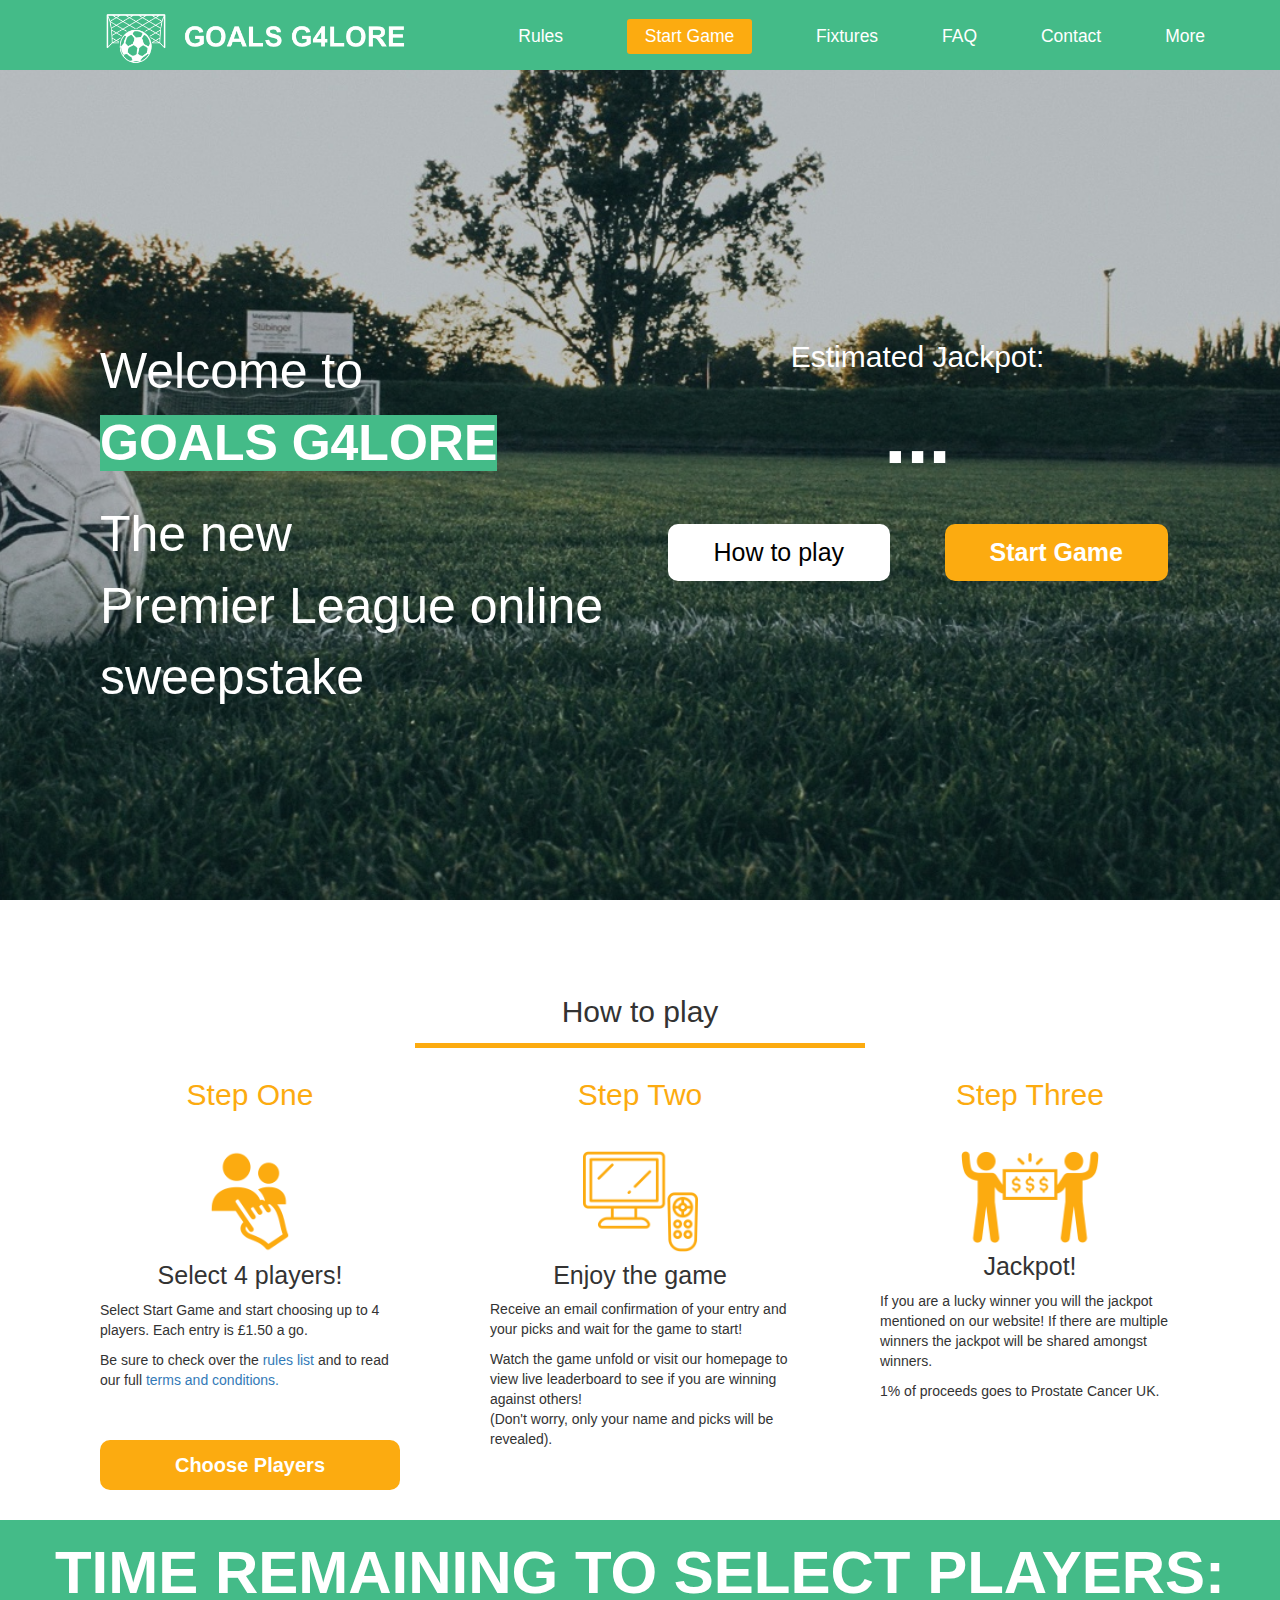
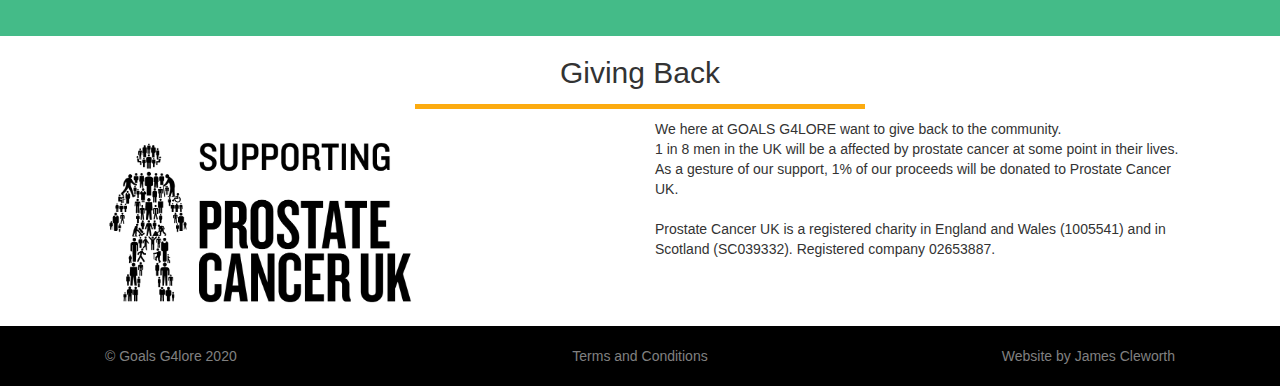
==== index.html @ e6ef4456 "Done a redesign of the Rules page looking far more appealing than before. Got started on the thank y" ====
<!DOCTYPE html>
<html lang="en-GB">

<head>
	<meta charset="utf-8">
	<!-- <meta name="description" content> -->
	<title>Goals G4lore - New competition between friends, work colleagues and sports clubs.</title>

    <link rel="icon" type="image/png" href="images/goals-g4lore-favicon.png">
    <link rel="shortcut icon" href="images/goals-g4lore-favicon.png">

 	<link rel="stylesheet" type="text/css" href="styles/plugins/bootstrap.min.css">

<!-- 	<link rel="stylesheet" type="text/css" href="styles/flexbox.css"> -->
	<link rel="stylesheet" type="text/css" href="styles/styles.css">

	<meta name="viewport" content="width=device-width, initial-scale=1">
</head>

<body>
<!-- 	<div class="notification">
		<div class="notificationHeader">
			<div class="notificationHeaderTitle"><p>ATTENTION<p></div>
			<div id="notificationClose" class="notificationHeaderClose"><p>Close<p></div>
		</div>
		<p class="notificationText">All professional football has been postoned because of the Coronavirus pandemic. As a result, the GOALS G4LORE competition will also be postponed until the resumption of the English Premier League.</p> 
		<p>Please visit regulary for further announcements.</p>
	</div> -->

	<div class="heroContainer">
			<div class="row">
				<div class="col-xs-12">
					<div class="header">
						<nav class="navbar-expand-lg">
						<a href="index.html">
							<img class="logo" src="images/goals-galore-logo.png">
						</a>
						  <button class="navbar-toggler" type="button" data-toggle="collapse" data-target="#navbarSupportedContent" aria-controls="navbarSupportedContent" aria-expanded="false" aria-label="Toggle navigation">
						    <span class="navbar-toggler-icon">		
							</span>
						  </button>
						  <div class="collapse navbar-collapse" id="navbarSupportedContent">
							<div class="headerLinks">
								<a href="rules.html" class="headerLink" id="">Rules</a>
								<a href="ThePOST.html" class="headerLink" id="headerLink-main">Start Game</a>
								<a href="fixtures.html" class="headerLink" id="">Fixtures</a>
								<a href="hallOfFame.html" class="headerLink" id="">FAQ</a>
								<a href="#" class="headerLink" id="aboutLink">Contact</a>
								<li class="dropdown headerLink">
							        <a class="nav-link dropdown-toggle" href="#" id="navbarDropdown" role="button" data-toggle="dropdown" aria-haspopup="true" aria-expanded="false">More</a>
							        <div class="dropdown-menu" aria-labelledby="navbarDropdown">
							          <a class="dropdown-item" href="#">Gameweek Results</a>
							          <a class="dropdown-item" href="#">Hall of Fame</a>
						        	</div>
					      		</li>
							</div>
						  </div>
						</nav>
					</div>
				</div>
			</div>
		<div class="topContainer">

			<div class="row">
				<div class="col-xs-12 col-lg-6">
					<div class="home__content">
					<!-- 	<span class="tagline">4 Picks.</span> <span class="tagline">4 Goals.</span> <span class="tagline">1 Jackpot.</span> -->

					<span class="tagline">Welcome to<br/>
						<span class="company">GOALS G4LORE</span>
					</span>
					<br/>
					<span class="tagline">The new <br/>Premier League online sweepstake</span>
					</div>
				</div>
				<div class="col-xs-12 col-lg-6">					
					<div class="row">
						<div class="jackpotContainer">
							<p>Estimated Jackpot:
								<span id="jackpot">...</span>
							</p>

						</div>
<!-- 						<p class="jackpotDisclaimer" >Click Start Game to begin choosing 4 players.
						<br/> <a href="rules.html">Read our Rules</a> to find out how Goals G4lore works.</p> -->
						<div class="col-xs-12 col-lg-6">
							<a class="btn" href="#howToPlay">How to play</a>
						</div>
						<div class="col-xs-12 col-lg-6">
							<a class="btn" id="btn__main" href="ThePOST.html">Start Game</a>
						</div>
					</div>
				</div>
			</div>
		</div>
		</div>
		<div class="container">
		<div class="row">
			<div class="howItWorksContainer">
			<h2 id="howToPlay" class="columnHeading">How to play</h2>
				<div class="col-lg-4 col-xs-12">
					<h3 class="howItWorksSecondaryHeading">Step One</h3>
					<div class="card">
						<img class="card-img-top" src="images/select-player-logo.png" id="selectPlayerLogo" alt="Card image cap">
						<div class="card-body">
							<h5 class="card-title">Select 4 players!</h5>
							<p class="card-text">Select Start Game and start choosing up to 4 players. Each entry is £1.50 a go.</p>
							<p>Be sure to check over the <a href="rules.html">rules list</a> and to read our full <a href="rules.html#tsAndCs">terms and conditions.</a></p>
							<a class="btn" id="btn__main" href="ThePOST.html">Choose Players</a>
							
						</div>

					</div>
					
				</div>
				<div class="col-lg-4 col-xs-12">
					<h3 class="howItWorksSecondaryHeading">Step Two</h3>
					<div class="card">
						<img class="card-img-top" src="images/enjoy-game-logo.png" id="enjoyGameLogo" alt="Card image cap">
						<div class="card-body">
							<h5 class="card-title">Enjoy the game</h5>
							<p class="card-text">Receive an email confirmation of your entry and your picks and wait for the game to start!</p>
							<p class="card-text">Watch the game unfold or visit our homepage to view live leaderboard to see if you are winning against others! <br/>(Don't worry, only your name and picks will be revealed).</p>
						</div>
					</div>
					
				</div>
				<div class="col-lg-4 col-xs-12">
					<h3 class="howItWorksSecondaryHeading">Step Three</h3>
					<div class="card">
						<img class="card-img-top" src="images/jackpot-logo.png"  id="jackpotLogo" alt="Card image cap">
						<div class="card-body">
							<h5 class="card-title">Jackpot!</h5>
							<p>If you are a lucky winner you will the jackpot mentioned on our website! If there are multiple winners the jackpot will be shared amongst winners.</p>
							<p>1% of proceeds goes to Prostate Cancer UK.</p>
						</div>
						
					</div>
					
				</div>
			</div>
		</div>
		</div> <!-- end of container -->
		<div class="row">
			<div class="col-lg-12 col-xs-12">
				<div class="countdownContainer">	
					<p>Time remaining to select players:</p>
					<p id="countdownTimer"></p>
				</div>
			</div>
		</div>

		<div class="row">
			<div class="container">
				<h2 class="columnHeading">Giving Back</h2>
				<div class="col-lg-6 col-xs-12">
					<a href="https://prostatecanceruk.org" target="_blank"><img class="prostateCancerUKLogo" src="images/pcuk_supporting_black.png"></a>
				</div>
				<div class="col-lg-6 col-xs-12">
					<div class="">	
						<p>We here at GOALS G4LORE want to give back to the community. </br>
						1 in 8 men in the UK will be a affected by prostate cancer at some point in their lives. As a gesture of our support, 1% of our proceeds will be donated to Prostate Cancer UK. 
						<br/><br/>Prostate Cancer UK is a registered charity in England and Wales (1005541) and in Scotland (SC039332). Registered company 02653887.</p>
					</div>
				</div>
		</div>
		</div>

		
		<!-- 	<div class="row" style="background: #dbd5db;">
				<div class="container">
				<div class="col-lg-4 col-xs-12">
					<div class="">	
						<p>Time remaining to select players:</p>
					</div>
				</div>
				<div class="col-lg-4 col-xs-12">
					<div class="">	
						<p id="countdownTimer">00:00</p>
					</div>
				</div>
				<div class="col-lg-4 col-xs-12">
						<span id="fblogo"></span>
						<span id="twitterLogo"></span>
						<span id="linkedInLogo"></span>
				</div>
			</div>
		</div> -->

			
		</div>

		<footer class="footer">
			<div class="row">
				<div class="container">
				<div class="col-xs-4">
					<p style="display: inline-block; padding: 2rem;">&copy; Goals G4lore 2020</p>
				</div>
				<div class="col-xs-4">
					<div class="footerLinks">
						<a href="rules.html#tsAndCs" style="display: inline-block; padding: 2rem;">Terms and Conditions</a>
					</div>
				</div>
				<div class="col-xs-4">
					<p style="float: right; padding: 2rem;">Website by James Cleworth</p>
				</div>
			</div>
			</div>
		</footer>

<script src="https://code.jquery.com/jquery-3.4.1.min.js"></script>
<script src="js/plugins/bootstrap.min.js"></script>
<script src="js/plugins/tabletop.min.js"></script>
<script src="js/Jackpot.js"></script>
<script src="js/main.js"></script>

</body>
</html>
---- styles/flexbox.css ----
.container,.container-fluid{margin-right:auto;margin-left:auto}.container-fluid{padding-right:2rem;padding-left:2rem}.row{box-sizing:border-box;display:-webkit-box;display:-ms-flexbox;display:flex;-webkit-box-flex:0;-ms-flex:0 1 auto;flex:0 1 auto;-webkit-box-orient:horizontal;-webkit-box-direction:normal;-ms-flex-direction:row;flex-direction:row;-ms-flex-wrap:wrap;flex-wrap:wrap;margin-right:-.5rem;margin-left:-.5rem}.row.reverse{-webkit-box-orient:horizontal;-webkit-box-direction:reverse;-ms-flex-direction:row-reverse;flex-direction:row-reverse}.col.reverse{-webkit-box-orient:vertical;-webkit-box-direction:reverse;-ms-flex-direction:column-reverse;flex-direction:column-reverse}.col-xs,.col-xs-1,.col-xs-10,.col-xs-11,.col-xs-12,.col-xs-2,.col-xs-3,.col-xs-4,.col-xs-5,.col-xs-6,.col-xs-7,.col-xs-8,.col-xs-9,.col-xs-offset-0,.col-xs-offset-1,.col-xs-offset-10,.col-xs-offset-11,.col-xs-offset-12,.col-xs-offset-2,.col-xs-offset-3,.col-xs-offset-4,.col-xs-offset-5,.col-xs-offset-6,.col-xs-offset-7,.col-xs-offset-8,.col-xs-offset-9{box-sizing:border-box;-webkit-box-flex:0;-ms-flex:0 0 auto;flex:0 0 auto;padding-right:.5rem;padding-left:.5rem}.col-xs{-webkit-box-flex:1;-ms-flex-positive:1;flex-grow:1;-ms-flex-preferred-size:0;flex-basis:0;max-width:100%}.col-xs-1{-ms-flex-preferred-size:8.33333333%;flex-basis:8.33333333%;max-width:8.33333333%}.col-xs-2{-ms-flex-preferred-size:16.66666667%;flex-basis:16.66666667%;max-width:16.66666667%}.col-xs-3{-ms-flex-preferred-size:25%;flex-basis:25%;max-width:25%}.col-xs-4{-ms-flex-preferred-size:33.33333333%;flex-basis:33.33333333%;max-width:33.33333333%}.col-xs-5{-ms-flex-preferred-size:41.66666667%;flex-basis:41.66666667%;max-width:41.66666667%}.col-xs-6{-ms-flex-preferred-size:50%;flex-basis:50%;max-width:50%}.col-xs-7{-ms-flex-preferred-size:58.33333333%;flex-basis:58.33333333%;max-width:58.33333333%}.col-xs-8{-ms-flex-preferred-size:66.66666667%;flex-basis:66.66666667%;max-width:66.66666667%}.col-xs-9{-ms-flex-preferred-size:75%;flex-basis:75%;max-width:75%}.col-xs-10{-ms-flex-preferred-size:83.33333333%;flex-basis:83.33333333%;max-width:83.33333333%}.col-xs-11{-ms-flex-preferred-size:91.66666667%;flex-basis:91.66666667%;max-width:91.66666667%}.col-xs-12{-ms-flex-preferred-size:100%;flex-basis:100%;max-width:100%}.col-xs-offset-0{margin-left:0}.col-xs-offset-1{margin-left:8.33333333%}.col-xs-offset-2{margin-left:16.66666667%}.col-xs-offset-3{margin-left:25%}.col-xs-offset-4{margin-left:33.33333333%}.col-xs-offset-5{margin-left:41.66666667%}.col-xs-offset-6{margin-left:50%}.col-xs-offset-7{margin-left:58.33333333%}.col-xs-offset-8{margin-left:66.66666667%}.col-xs-offset-9{margin-left:75%}.col-xs-offset-10{margin-left:83.33333333%}.col-xs-offset-11{margin-left:91.66666667%}.start-xs{-webkit-box-pack:start;-ms-flex-pack:start;justify-content:flex-start;text-align:start}.center-xs{-webkit-box-pack:center;-ms-flex-pack:center;justify-content:center;text-align:center}.end-xs{-webkit-box-pack:end;-ms-flex-pack:end;justify-content:flex-end;text-align:end}.top-xs{-webkit-box-align:start;-ms-flex-align:start;align-items:flex-start}.middle-xs{-webkit-box-align:center;-ms-flex-align:center;align-items:center}.bottom-xs{-webkit-box-align:end;-ms-flex-align:end;align-items:flex-end}.around-xs{-ms-flex-pack:distribute;justify-content:space-around}.between-xs{-webkit-box-pack:justify;-ms-flex-pack:justify;justify-content:space-between}.first-xs{-webkit-box-ordinal-group:0;-ms-flex-order:-1;order:-1}.last-xs{-webkit-box-ordinal-group:2;-ms-flex-order:1;order:1}@media only screen and (min-width:48em){.container{width:49rem}.col-sm,.col-sm-1,.col-sm-10,.col-sm-11,.col-sm-12,.col-sm-2,.col-sm-3,.col-sm-4,.col-sm-5,.col-sm-6,.col-sm-7,.col-sm-8,.col-sm-9,.col-sm-offset-0,.col-sm-offset-1,.col-sm-offset-10,.col-sm-offset-11,.col-sm-offset-12,.col-sm-offset-2,.col-sm-offset-3,.col-sm-offset-4,.col-sm-offset-5,.col-sm-offset-6,.col-sm-offset-7,.col-sm-offset-8,.col-sm-offset-9{box-sizing:border-box;-webkit-box-flex:0;-ms-flex:0 0 auto;flex:0 0 auto;padding-right:.5rem;padding-left:.5rem}.col-sm{-webkit-box-flex:1;-ms-flex-positive:1;flex-grow:1;-ms-flex-preferred-size:0;flex-basis:0;max-width:100%}.col-sm-1{-ms-flex-preferred-size:8.33333333%;flex-basis:8.33333333%;max-width:8.33333333%}.col-sm-2{-ms-flex-preferred-size:16.66666667%;flex-basis:16.66666667%;max-width:16.66666667%}.col-sm-3{-ms-flex-preferred-size:25%;flex-basis:25%;max-width:25%}.col-sm-4{-ms-flex-preferred-size:33.33333333%;flex-basis:33.33333333%;max-width:33.33333333%}.col-sm-5{-ms-flex-preferred-size:41.66666667%;flex-basis:41.66666667%;max-width:41.66666667%}.col-sm-6{-ms-flex-preferred-size:50%;flex-basis:50%;max-width:50%}.col-sm-7{-ms-flex-preferred-size:58.33333333%;flex-basis:58.33333333%;max-width:58.33333333%}.col-sm-8{-ms-flex-preferred-size:66.66666667%;flex-basis:66.66666667%;max-width:66.66666667%}.col-sm-9{-ms-flex-preferred-size:75%;flex-basis:75%;max-width:75%}.col-sm-10{-ms-flex-preferred-size:83.33333333%;flex-basis:83.33333333%;max-width:83.33333333%}.col-sm-11{-ms-flex-preferred-size:91.66666667%;flex-basis:91.66666667%;max-width:91.66666667%}.col-sm-12{-ms-flex-preferred-size:100%;flex-basis:100%;max-width:100%}.col-sm-offset-0{margin-left:0}.col-sm-offset-1{margin-left:8.33333333%}.col-sm-offset-2{margin-left:16.66666667%}.col-sm-offset-3{margin-left:25%}.col-sm-offset-4{margin-left:33.33333333%}.col-sm-offset-5{margin-left:41.66666667%}.col-sm-offset-6{margin-left:50%}.col-sm-offset-7{margin-left:58.33333333%}.col-sm-offset-8{margin-left:66.66666667%}.col-sm-offset-9{margin-left:75%}.col-sm-offset-10{margin-left:83.33333333%}.col-sm-offset-11{margin-left:91.66666667%}.start-sm{-webkit-box-pack:start;-ms-flex-pack:start;justify-content:flex-start;text-align:start}.center-sm{-webkit-box-pack:center;-ms-flex-pack:center;justify-content:center;text-align:center}.end-sm{-webkit-box-pack:end;-ms-flex-pack:end;justify-content:flex-end;text-align:end}.top-sm{-webkit-box-align:start;-ms-flex-align:start;align-items:flex-start}.middle-sm{-webkit-box-align:center;-ms-flex-align:center;align-items:center}.bottom-sm{-webkit-box-align:end;-ms-flex-align:end;align-items:flex-end}.around-sm{-ms-flex-pack:distribute;justify-content:space-around}.between-sm{-webkit-box-pack:justify;-ms-flex-pack:justify;justify-content:space-between}.first-sm{-webkit-box-ordinal-group:0;-ms-flex-order:-1;order:-1}.last-sm{-webkit-box-ordinal-group:2;-ms-flex-order:1;order:1}}@media only screen and (min-width:64em){.container{width:65rem}.col-md,.col-md-1,.col-md-10,.col-md-11,.col-md-12,.col-md-2,.col-md-3,.col-md-4,.col-md-5,.col-md-6,.col-md-7,.col-md-8,.col-md-9,.col-md-offset-0,.col-md-offset-1,.col-md-offset-10,.col-md-offset-11,.col-md-offset-12,.col-md-offset-2,.col-md-offset-3,.col-md-offset-4,.col-md-offset-5,.col-md-offset-6,.col-md-offset-7,.col-md-offset-8,.col-md-offset-9{box-sizing:border-box;-webkit-box-flex:0;-ms-flex:0 0 auto;flex:0 0 auto;padding-right:.5rem;padding-left:.5rem}.col-md{-webkit-box-flex:1;-ms-flex-positive:1;flex-grow:1;-ms-flex-preferred-size:0;flex-basis:0;max-width:100%}.col-md-1{-ms-flex-preferred-size:8.33333333%;flex-basis:8.33333333%;max-width:8.33333333%}.col-md-2{-ms-flex-preferred-size:16.66666667%;flex-basis:16.66666667%;max-width:16.66666667%}.col-md-3{-ms-flex-preferred-size:25%;flex-basis:25%;max-width:25%}.col-md-4{-ms-flex-preferred-size:33.33333333%;flex-basis:33.33333333%;max-width:33.33333333%}.col-md-5{-ms-flex-preferred-size:41.66666667%;flex-basis:41.66666667%;max-width:41.66666667%}.col-md-6{-ms-flex-preferred-size:50%;flex-basis:50%;max-width:50%}.col-md-7{-ms-flex-preferred-size:58.33333333%;flex-basis:58.33333333%;max-width:58.33333333%}.col-md-8{-ms-flex-preferred-size:66.66666667%;flex-basis:66.66666667%;max-width:66.66666667%}.col-md-9{-ms-flex-preferred-size:75%;flex-basis:75%;max-width:75%}.col-md-10{-ms-flex-preferred-size:83.33333333%;flex-basis:83.33333333%;max-width:83.33333333%}.col-md-11{-ms-flex-preferred-size:91.66666667%;flex-basis:91.66666667%;max-width:91.66666667%}.col-md-12{-ms-flex-preferred-size:100%;flex-basis:100%;max-width:100%}.col-md-offset-0{margin-left:0}.col-md-offset-1{margin-left:8.33333333%}.col-md-offset-2{margin-left:16.66666667%}.col-md-offset-3{margin-left:25%}.col-md-offset-4{margin-left:33.33333333%}.col-md-offset-5{margin-left:41.66666667%}.col-md-offset-6{margin-left:50%}.col-md-offset-7{margin-left:58.33333333%}.col-md-offset-8{margin-left:66.66666667%}.col-md-offset-9{margin-left:75%}.col-md-offset-10{margin-left:83.33333333%}.col-md-offset-11{margin-left:91.66666667%}.start-md{-webkit-box-pack:start;-ms-flex-pack:start;justify-content:flex-start;text-align:start}.center-md{-webkit-box-pack:center;-ms-flex-pack:center;justify-content:center;text-align:center}.end-md{-webkit-box-pack:end;-ms-flex-pack:end;justify-content:flex-end;text-align:end}.top-md{-webkit-box-align:start;-ms-flex-align:start;align-items:flex-start}.middle-md{-webkit-box-align:center;-ms-flex-align:center;align-items:center}.bottom-md{-webkit-box-align:end;-ms-flex-align:end;align-items:flex-end}.around-md{-ms-flex-pack:distribute;justify-content:space-around}.between-md{-webkit-box-pack:justify;-ms-flex-pack:justify;justify-content:space-between}.first-md{-webkit-box-ordinal-group:0;-ms-flex-order:-1;order:-1}.last-md{-webkit-box-ordinal-group:2;-ms-flex-order:1;order:1}}@media only screen and (min-width:75em){.container{width:76rem}.col-lg,.col-lg-1,.col-lg-10,.col-lg-11,.col-lg-12,.col-lg-2,.col-lg-3,.col-lg-4,.col-lg-5,.col-lg-6,.col-lg-7,.col-lg-8,.col-lg-9,.col-lg-offset-0,.col-lg-offset-1,.col-lg-offset-10,.col-lg-offset-11,.col-lg-offset-12,.col-lg-offset-2,.col-lg-offset-3,.col-lg-offset-4,.col-lg-offset-5,.col-lg-offset-6,.col-lg-offset-7,.col-lg-offset-8,.col-lg-offset-9{box-sizing:border-box;-webkit-box-flex:0;-ms-flex:0 0 auto;flex:0 0 auto;padding-right:.5rem;padding-left:.5rem}.col-lg{-webkit-box-flex:1;-ms-flex-positive:1;flex-grow:1;-ms-flex-preferred-size:0;flex-basis:0;max-width:100%}.col-lg-1{-ms-flex-preferred-size:8.33333333%;flex-basis:8.33333333%;max-width:8.33333333%}.col-lg-2{-ms-flex-preferred-size:16.66666667%;flex-basis:16.66666667%;max-width:16.66666667%}.col-lg-3{-ms-flex-preferred-size:25%;flex-basis:25%;max-width:25%}.col-lg-4{-ms-flex-preferred-size:33.33333333%;flex-basis:33.33333333%;max-width:33.33333333%}.col-lg-5{-ms-flex-preferred-size:41.66666667%;flex-basis:41.66666667%;max-width:41.66666667%}.col-lg-6{-ms-flex-preferred-size:50%;flex-basis:50%;max-width:50%}.col-lg-7{-ms-flex-preferred-size:58.33333333%;flex-basis:58.33333333%;max-width:58.33333333%}.col-lg-8{-ms-flex-preferred-size:66.66666667%;flex-basis:66.66666667%;max-width:66.66666667%}.col-lg-9{-ms-flex-preferred-size:75%;flex-basis:75%;max-width:75%}.col-lg-10{-ms-flex-preferred-size:83.33333333%;flex-basis:83.33333333%;max-width:83.33333333%}.col-lg-11{-ms-flex-preferred-size:91.66666667%;flex-basis:91.66666667%;max-width:91.66666667%}.col-lg-12{-ms-flex-preferred-size:100%;flex-basis:100%;max-width:100%}.col-lg-offset-0{margin-left:0}.col-lg-offset-1{margin-left:8.33333333%}.col-lg-offset-2{margin-left:16.66666667%}.col-lg-offset-3{margin-left:25%}.col-lg-offset-4{margin-left:33.33333333%}.col-lg-offset-5{margin-left:41.66666667%}.col-lg-offset-6{margin-left:50%}.col-lg-offset-7{margin-left:58.33333333%}.col-lg-offset-8{margin-left:66.66666667%}.col-lg-offset-9{margin-left:75%}.col-lg-offset-10{margin-left:83.33333333%}.col-lg-offset-11{margin-left:91.66666667%}.start-lg{-webkit-box-pack:start;-ms-flex-pack:start;justify-content:flex-start;text-align:start}.center-lg{-webkit-box-pack:center;-ms-flex-pack:center;justify-content:center;text-align:center}.end-lg{-webkit-box-pack:end;-ms-flex-pack:end;justify-content:flex-end;text-align:end}.top-lg{-webkit-box-align:start;-ms-flex-align:start;align-items:flex-start}.middle-lg{-webkit-box-align:center;-ms-flex-align:center;align-items:center}.bottom-lg{-webkit-box-align:end;-ms-flex-align:end;align-items:flex-end}.around-lg{-ms-flex-pack:distribute;justify-content:space-around}.between-lg{-webkit-box-pack:justify;-ms-flex-pack:justify;justify-content:space-between}.first-lg{-webkit-box-ordinal-group:0;-ms-flex-order:-1;order:-1}.last-lg{-webkit-box-ordinal-group:2;-ms-flex-order:1;order:1}}
---- styles/styles.css ----
html, body {
	color: #333;
  	font-family: 'Arial', sans-serif;
  	margin: 0;
  	overflow-x: hidden;
}

hr {
	margin-top: 1rem;
    margin-bottom: 1rem;
    border: 0;
    border-top: 1px solid rgba(0,0,0,0.1);
    box-sizing: content-box;
    height: 0;
    overflow: visible;
}

.header {
    background: #44BB88;
    color: #ffffff;
    display: inline-block;
    width: 100%;
}

.container__base {
	/*background: #000000;*/
}

.heroContainer {
	background: url(../images/football-field.jpg) no-repeat center center fixed;
	width: 100%;
	min-height: 100vh;
	color: white;
	-webkit-background-size: cover;
	-moz-background-size: cover;
	-o-background-size: cover;
	background-size: cover;
}

.container__content,
.topContainer {
	margin: 0 auto;
	max-width: 1080px;
}

.topContainer {
	min-height: 100%;
    min-height: 100vh;
    display: flex;
    align-items: center;
}

.notification {
	background: #000000;
	color: #ff0000;
	position: absolute;
	top: 0;
	text-align: center;
	width: 100%;
}

.notificationHeader {
	display: inline-block;
}

.notificationHeader .notificationHeaderClose {
	position: absolute;
	cursor: pointer;
    right: 0;
    top: 0;
    padding-right: 2rem;
    text-decoration: underline;;
}

.notificationText {
	margin: 0;
}

.headerLink {
	color: white;
    text-decoration: none;
    display: inline-block;
    font-size: 1.75rem;
    margin: 1.85rem 6rem 1.25rem 0rem;
}

#headerLink-main {
	background: #fcab10;
	border-radius: 3px;
	color: #ffffff;
	padding: 0.5rem;
	text-align: center;
	width: 125px;
}

#headerLink-main:hover {
	border-bottom: 0;
}

.headerLink.active {
	border-bottom: 2px solid #ffffff;
}

.headerLink:hover {
	border-bottom: 2px solid #ffffff;
    color: white;
    text-decoration: none;
}

.nav-link,
.nav-link:hover,
.nav-link:focus {
	color: #ffffff;
}

.nav-link:hover,
.nav-link:focus  {
	text-decoration: none;
}

.dropdown-menu {
	right: 0;
	left: initial;
}

.headerLink .dropdown-menu {
	background: #44BB88;
	padding: 1rem;
}

.headerLink .dropdown-item {
	color: #ffffff;
	display: inline-block;
	padding-top: 1rem;
	padding-bottom: 1rem;
}

.logo {
	float: left;
	width: 350px;
    margin-left: 8rem;
}

.headerLinks {
	float: right;
}

.home__content {
}

.home__content .company {
	background: #44BB88;
	color: #ffffff;
	font-weight: bold;
}

.home__content h1 {
	margin-bottom: 0;
    margin-top: 10rem;
    font-size: 7.7rem;
    margin-left: 3rem;
    margin-right: 3rem;
    font-weight: bold;
}

.home__content p {
	margin: 0;
	padding: 0;
}

.container__about h2 {
	font-size: 1.25rem;
}

.container__about p {
	margin: 0;
}

.container__text {
	background: #ffffff;
	padding: 1rem 2rem 1rem 2rem;
	margin: 2rem 0 0 0;
}

.cta-button {
	background: #ffffff;
    text-decoration: none;
    color: #000000;
    border: 1px solid white;
    padding: 1.25rem;
    display: block;
    width: 250px;
    text-align: center;
    font-size: 1.5rem;
    margin: 0 auto;
    margin-top: 2rem;
    margin-bottom: 2rem;
    border-radius: 10px;
}

.container__button:hover {
	background: white;
	color: #434343;
  	transition: 0.5s;
}

.about__content {
	display: none;
}

.box {
	padding: 1rem;
}

.box h3 {
	text-align: center;
}

.tagline {
	display: block;
	font-size: 5rem;
	text-align: left;
}

#btn__main {
	background: #fcab10;
    color: #ffffff;
    font-weight: bold;
}

#btn__main:hover,
#headerLink-main:hover  {
	background: #E39200;
}
	

.btn {
    background: #ffffff;
    padding: 1rem;
    padding-left: 0.5rem;
    color: black;
    text-align: center;
    margin: 0 auto;
    display: block;
    margin-left: 1.25rem;
    margin-right: 1.25rem;
    border-radius: 10px;
    text-decoration: none;
    padding-right: 0.5rem;
    margin-top: 2rem;
    font-size: 2.5rem;
}

.navbar-toggler {
	background: none;
	border: 0;
	float: right;
	margin-top: 2.4rem;
}

.navbar-toggler-icon {
	background-image: url(../images/hamburger.png);
    height: 20px;
    width: 25px;
    display: inline-block;
    background-repeat: no-repeat;
    background-size: 25px 20px;
}

.howItWorksContainer {

}

.howItWorksContainer #btn__main {
	font-size: 2rem;
    margin: 0 auto;
    float: none;
    width: 100%;
    display: block;
    margin-top: 5rem;
}

.howItWorksSecondaryHeading {
	text-align: center;
    color: #fcab10;
    font-size: 3rem;
}

.columnHeading {
	display: block;
	text-align: center;
	width: 100%;
}

.columnHeading::after {
	content: "";
    border-bottom: 5px solid #fcab10;
    width: 450px;
    display: block;
    height: 20px;
    margin: 0 auto;
}

.card {
	border: 0;
	padding: 3rem;
}

.card-body {
	min-height: 220px;
}

.card-title {
	font-size: 2.5rem;
	text-align: center;
}

.card-img-top {
	width: 80px;
    margin: 0 auto;
    display: block;
}

#selectPlayerLogo {
	width: 80px;
}

#enjoyGameLogo {
	width: 115px;
}

#jackpotLogo {
	width: 138px;
}

.countdownContainer {
	background: #44BB88;
	color: #ffffff;
	padding: 1rem 0;
}

.countdownContainer p {
	font-size: 6rem;
	font-weight: bold;
	text-transform: uppercase;
	text-align: center;

}

.container__text h1,
.container__terms__heading {
	font-size: 5rem;
	text-align: center;
	font-weight: bold;
}

.container__rules {
	padding: 1rem;
	margin: 3.5rem 0;
}

.container__rules h3 {
	position: relative;
    display: inline-block;
    font-weight: bold;
}

.container__rules h3::after {
	content: "";
    border-bottom: 3px solid #fcab10;
    display: block;
    height: 17px;
}

.container__rules li {
	font-size: 1.75rem;
    line-height: 3.5rem;
}

.container__terms__heading {
	display: block;
}

.footer {
	background-color: #000000;
	color: #808080;
}

.footerLinks {
	text-align: center;
}

.footerLinks a {
	color: #808080;
	text-decoration: none;
}

.footerLinks a:hover {
	text-decoration: underline;
}

.footer p {
	margin: 0;
}

.jackpotContainer {
	margin: 0 auto;
	text-align: center;
	font-size: 3rem;
}

#jackpot {
	display: block;
    font-size: 8rem;
    font-weight: bold;
}

.jackpotDisclaimer a {
	color: #ffffff;
	text-decoration: underline;
}

.prostateCancerUKLogo {
	width: 350px;
}

/* social media logos */


@media screen and (max-width: 900px) {

	.headerLinks {
    	float: none;
	}
}


@media screen and (min-width: 768px) {

	.navbar-expand-lg .navbar-toggler {
    	display: none;
	}

}

/* elements below 768 */
@media screen and (max-width: 768px) {

	#btn__main {
		margin: 2rem 0;
	}

	.btn {
		float: none;
		margin: 0 auto;
		width: 100%;
	}

	.logo {
		margin-left: 0;
	}

	.navbar-collapse {
		clear: both;
	}

	.headerLink {
		display: block;
	}

	.columnHeading::after {
		width: 250px;
	}

	.tagline {
		display: block;
	    font-size: 4rem;
	    text-align: center;
	}

	.jackpotContainer {
		margin-top: 5rem;
	}

	.jackpotDisclaimer {
		text-align: center;
	}

	.howItWorksSecondaryHeading {
		margin: 0;
	}

	.card-body {
		min-height: 150px;
	}

	.countdownContainer {
		min-height: 0;
	}

	.countdownContainer p {
		font-size: 2rem;
	}

	.howItWorksContainer #btn__main {
		margin: 0;
	}
}
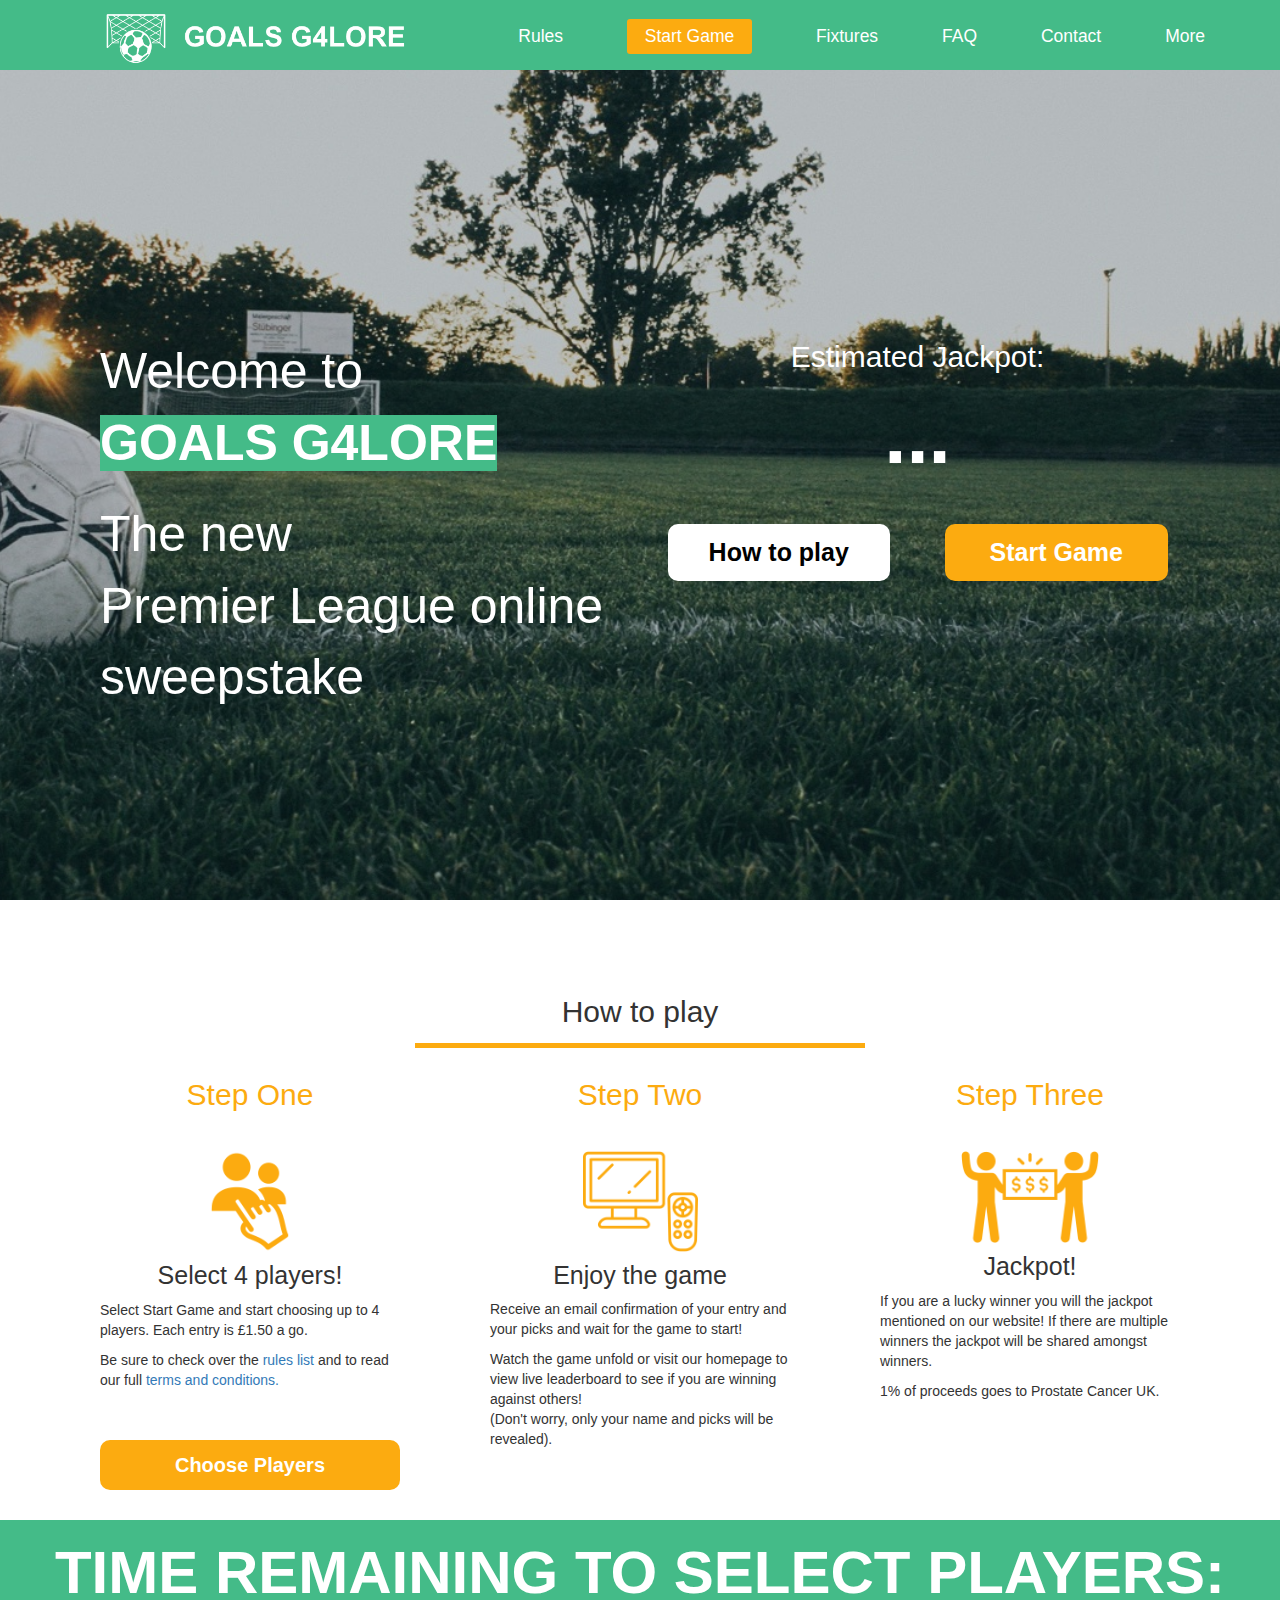
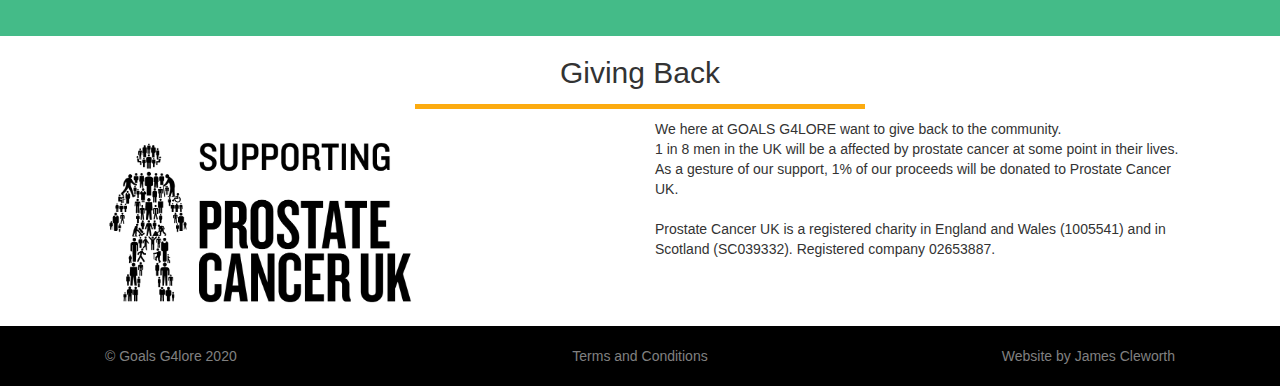
==== commit bb0973fd: "Trying out some api data call to see if it will work on the live site. Also updated the thank you ht" ====
--- a/index.html
+++ b/index.html
@@ -213,6 +213,7 @@
 <script src="js/plugins/tabletop.min.js"></script>
 <script src="js/Jackpot.js"></script>
 <script src="js/main.js"></script>
+<script src="js/FixtureData.js"></script>
 
 </body>
 </html>
--- a/styles/styles.css
+++ b/styles/styles.css
@@ -225,8 +225,21 @@
 #btn__main {
 	background: #fcab10;
     color: #ffffff;
-    font-weight: bold;
-}
+}
+
+#btn__main--info {
+	background: #2b9eb3;
+	color: #ffffff;
+}
+
+#btn__main--info:hover {
+	background: #12859A;
+}
+
+#btn__secondary {
+
+}
+
 
 #btn__main:hover,
 #headerLink-main:hover  {
@@ -249,6 +262,7 @@
     padding-right: 0.5rem;
     margin-top: 2rem;
     font-size: 2.5rem;
+    font-weight: bold;
 }
 
 .navbar-toggler {
@@ -381,6 +395,21 @@
 	display: block;
 }
 
+.container__text--thank-you {
+    text-align: center;
+    margin-top: 150px;
+    margin-bottom: 100px;
+}
+.container__text--thank-you p {
+	font-size: 2rem;
+}
+
+.container__text--thank-you h2 {
+	font-size: 10rem;
+	font-weight: bold;
+	text-transform: uppercase;
+}
+
 .footer {
 	background-color: #000000;
 	color: #808080;
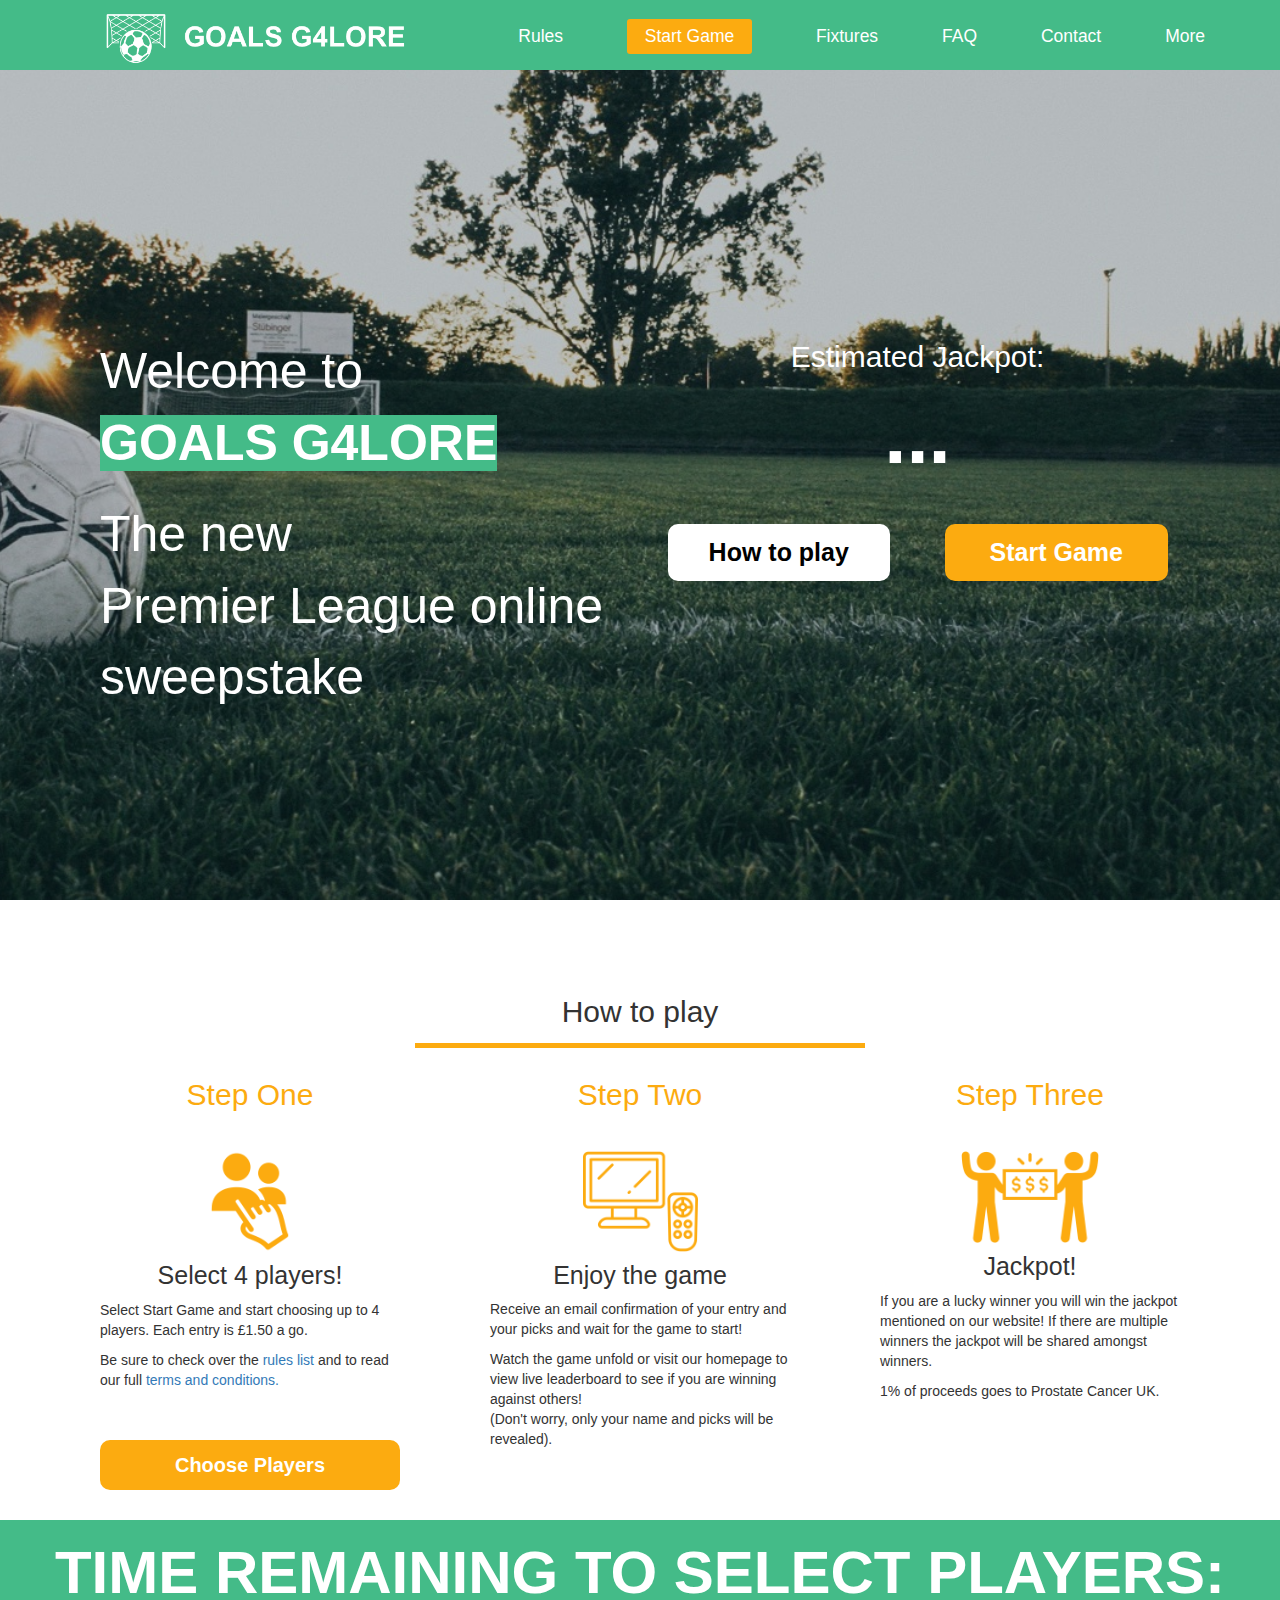
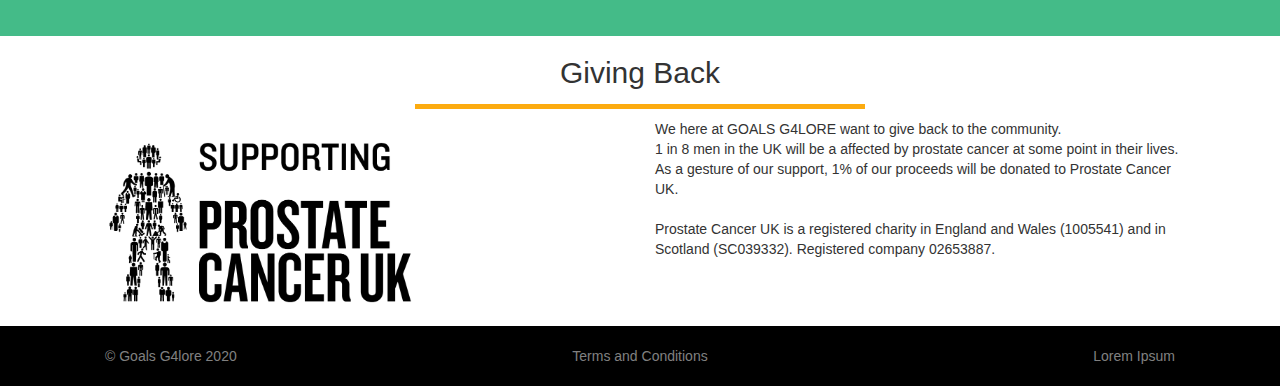
==== commit 1bebb763: "Done a few JS changes and grabbed the timer from google sheets" ====
--- a/index.html
+++ b/index.html
@@ -43,15 +43,15 @@
 							<div class="headerLinks">
 								<a href="rules.html" class="headerLink" id="">Rules</a>
 								<a href="ThePOST.html" class="headerLink" id="headerLink-main">Start Game</a>
-								<a href="fixtures.html" class="headerLink" id="">Fixtures</a>
-								<a href="hallOfFame.html" class="headerLink" id="">FAQ</a>
+								<a href="#" class="headerLink" id="">Fixtures</a>
+								<a href="#" class="headerLink" id="">FAQ</a>
 								<a href="#" class="headerLink" id="aboutLink">Contact</a>
 								<li class="dropdown headerLink">
 							        <a class="nav-link dropdown-toggle" href="#" id="navbarDropdown" role="button" data-toggle="dropdown" aria-haspopup="true" aria-expanded="false">More</a>
-							        <div class="dropdown-menu" aria-labelledby="navbarDropdown">
+							    <!--     <div class="dropdown-menu" aria-labelledby="navbarDropdown">
 							          <a class="dropdown-item" href="#">Gameweek Results</a>
 							          <a class="dropdown-item" href="#">Hall of Fame</a>
-						        	</div>
+						        	</div> -->
 					      		</li>
 							</div>
 						  </div>
@@ -131,7 +131,7 @@
 						<img class="card-img-top" src="images/jackpot-logo.png"  id="jackpotLogo" alt="Card image cap">
 						<div class="card-body">
 							<h5 class="card-title">Jackpot!</h5>
-							<p>If you are a lucky winner you will the jackpot mentioned on our website! If there are multiple winners the jackpot will be shared amongst winners.</p>
+							<p>If you are a lucky winner you will win the jackpot mentioned on our website! If there are multiple winners the jackpot will be shared amongst winners.</p>
 							<p>1% of proceeds goes to Prostate Cancer UK.</p>
 						</div>
 						
@@ -202,16 +202,16 @@
 					</div>
 				</div>
 				<div class="col-xs-4">
-					<p style="float: right; padding: 2rem;">Website by James Cleworth</p>
+					<p style="float: right; padding: 2rem;">Lorem Ipsum</p>
 				</div>
 			</div>
 			</div>
 		</footer>
 
-<script src="https://code.jquery.com/jquery-3.4.1.min.js"></script>
+<script src="js/plugins/jquery.js"></script>
 <script src="js/plugins/bootstrap.min.js"></script>
 <script src="js/plugins/tabletop.min.js"></script>
-<script src="js/Jackpot.js"></script>
+<script src="js/RetrieveData.js"></script>
 <script src="js/main.js"></script>
 <script src="js/FixtureData.js"></script>
 
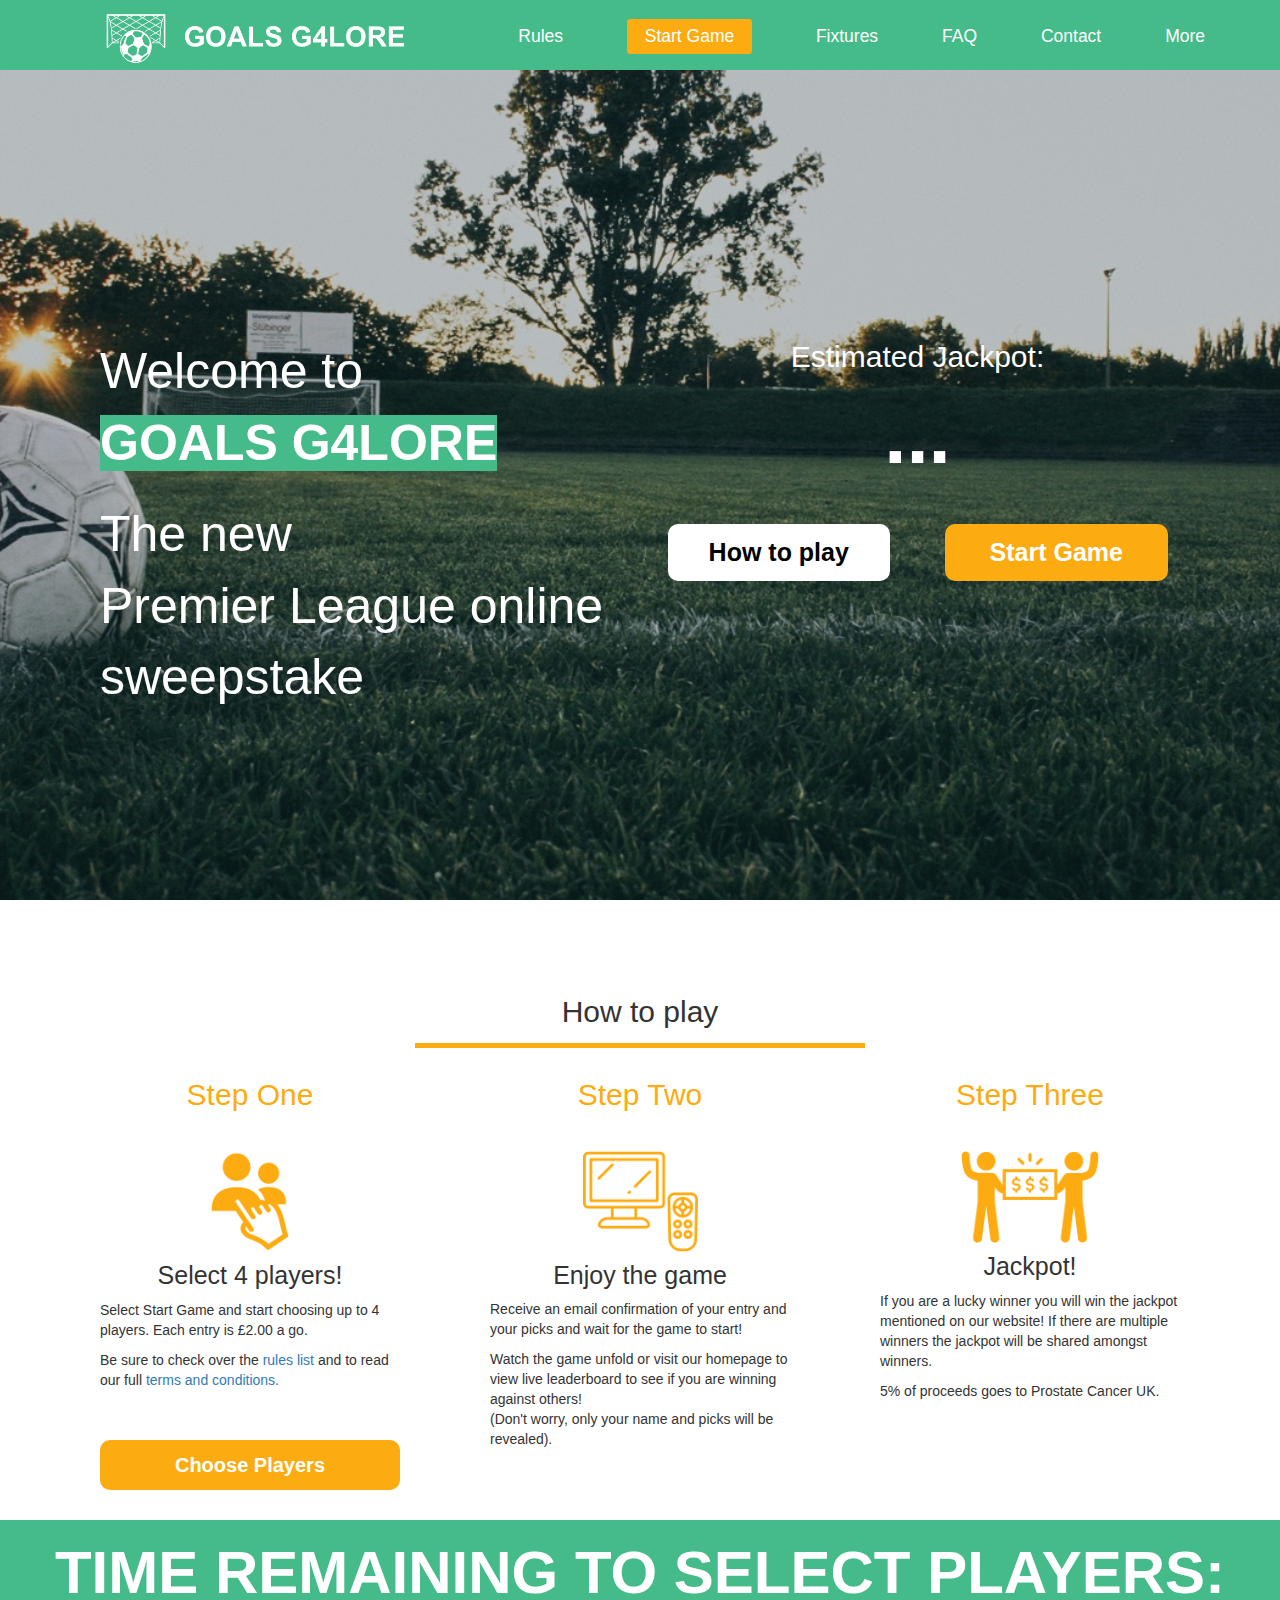
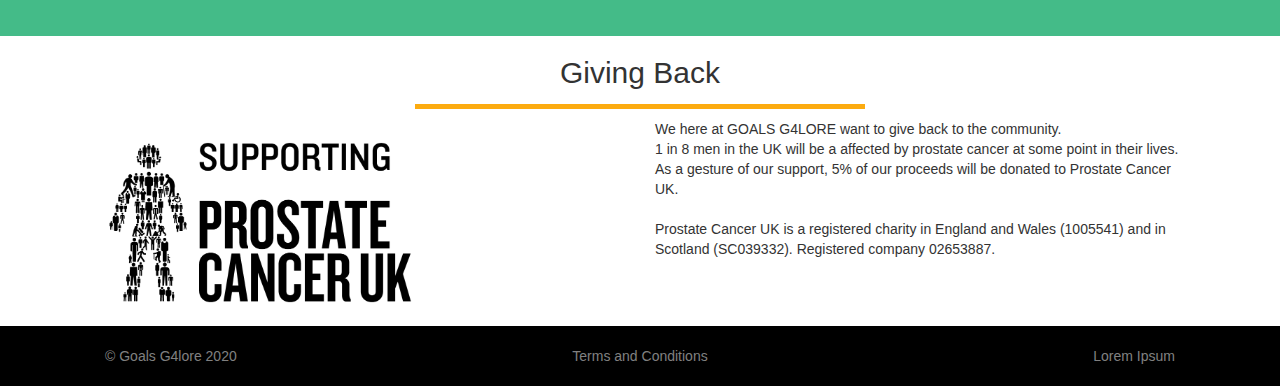
==== commit f0fcc003: "Removed a console.log and updated content for where entrant's money goes to" ====
--- a/index.html
+++ b/index.html
@@ -104,7 +104,7 @@
 						<img class="card-img-top" src="images/select-player-logo.png" id="selectPlayerLogo" alt="Card image cap">
 						<div class="card-body">
 							<h5 class="card-title">Select 4 players!</h5>
-							<p class="card-text">Select Start Game and start choosing up to 4 players. Each entry is £1.50 a go.</p>
+							<p class="card-text">Select Start Game and start choosing up to 4 players. Each entry is £2.00 a go.</p>
 							<p>Be sure to check over the <a href="rules.html">rules list</a> and to read our full <a href="rules.html#tsAndCs">terms and conditions.</a></p>
 							<a class="btn" id="btn__main" href="ThePOST.html">Choose Players</a>
 							
@@ -132,7 +132,7 @@
 						<div class="card-body">
 							<h5 class="card-title">Jackpot!</h5>
 							<p>If you are a lucky winner you will win the jackpot mentioned on our website! If there are multiple winners the jackpot will be shared amongst winners.</p>
-							<p>1% of proceeds goes to Prostate Cancer UK.</p>
+							<p>5% of proceeds goes to Prostate Cancer UK.</p>
 						</div>
 						
 					</div>
@@ -159,7 +159,7 @@
 				<div class="col-lg-6 col-xs-12">
 					<div class="">	
 						<p>We here at GOALS G4LORE want to give back to the community. </br>
-						1 in 8 men in the UK will be a affected by prostate cancer at some point in their lives. As a gesture of our support, 1% of our proceeds will be donated to Prostate Cancer UK. 
+						1 in 8 men in the UK will be a affected by prostate cancer at some point in their lives. As a gesture of our support, 5% of our proceeds will be donated to Prostate Cancer UK. 
 						<br/><br/>Prostate Cancer UK is a registered charity in England and Wales (1005541) and in Scotland (SC039332). Registered company 02653887.</p>
 					</div>
 				</div>
--- a/styles/styles.css
+++ b/styles/styles.css
@@ -269,7 +269,7 @@
 	background: none;
 	border: 0;
 	float: right;
-	margin-top: 2.4rem;
+	margin-top: 1.5rem;
 }
 
 .navbar-toggler-icon {
@@ -396,7 +396,7 @@
 }
 
 .container__text--thank-you {
-    text-align: center;
+        text-align: center;
     margin-top: 150px;
     margin-bottom: 100px;
 }
@@ -487,6 +487,7 @@
 
 	.logo {
 		margin-left: 0;
+		width: 250px;
 	}
 
 	.navbar-collapse {
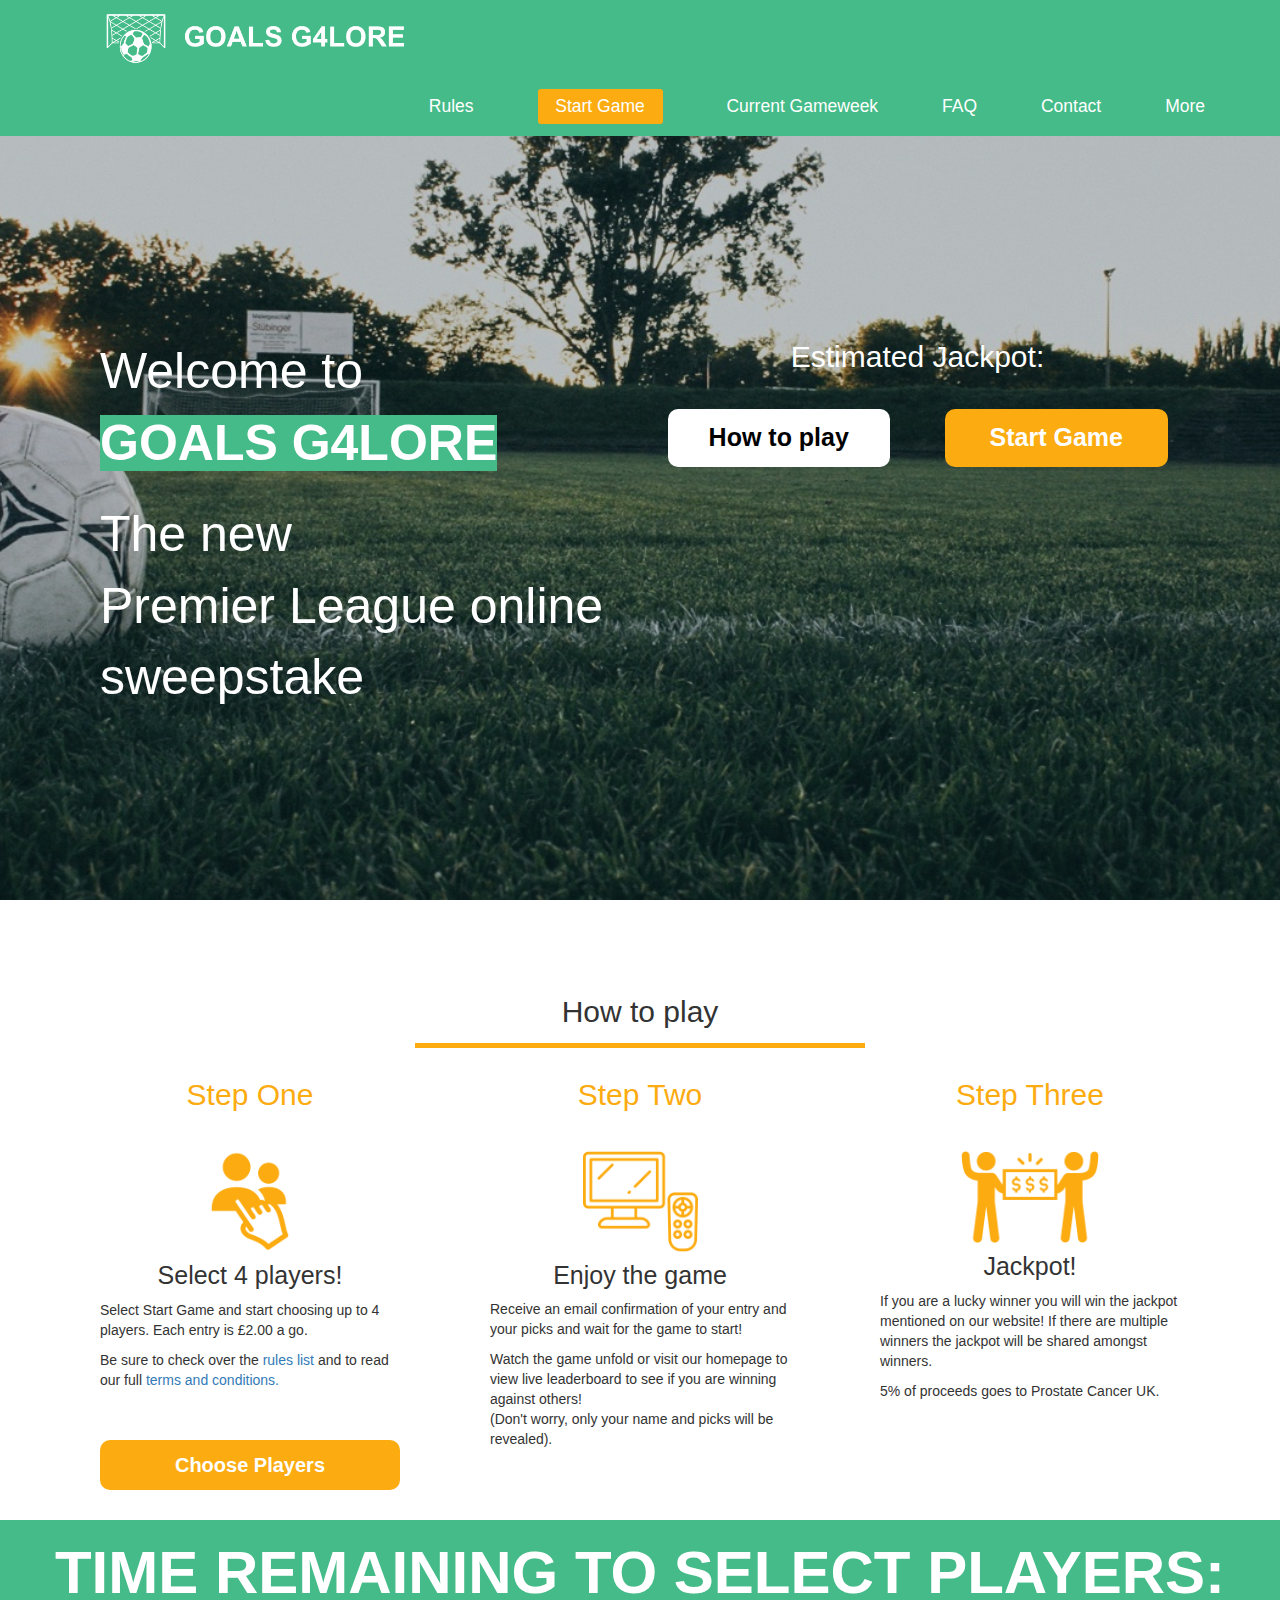
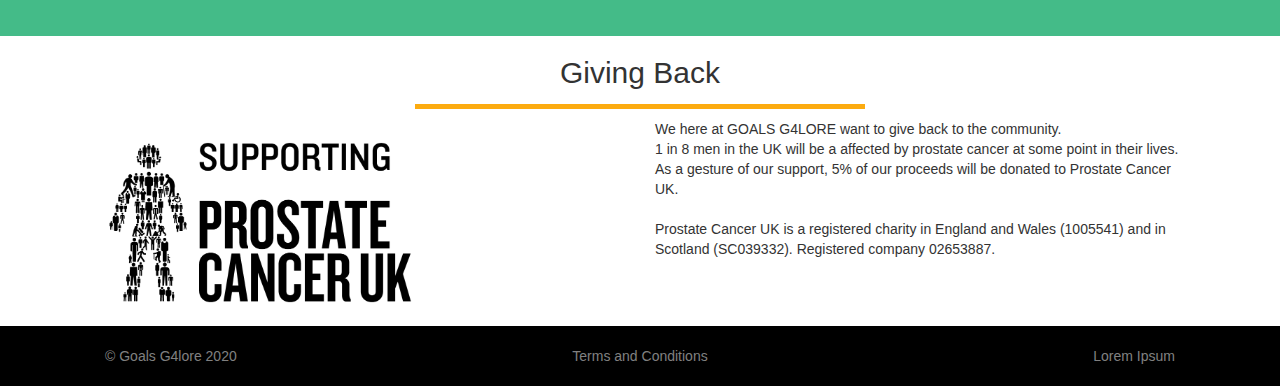
==== commit 3e66b24b: "Introduced knockout.js to deal with data binding to jackpot and gameweek values. I have iterated ove" ====
--- a/index.html
+++ b/index.html
@@ -43,7 +43,7 @@
 							<div class="headerLinks">
 								<a href="rules.html" class="headerLink" id="">Rules</a>
 								<a href="ThePOST.html" class="headerLink" id="headerLink-main">Start Game</a>
-								<a href="#" class="headerLink" id="">Fixtures</a>
+								<a href="currentGameweek.html" class="headerLink" id="">Current Gameweek</a>
 								<a href="#" class="headerLink" id="">FAQ</a>
 								<a href="#" class="headerLink" id="aboutLink">Contact</a>
 								<li class="dropdown headerLink">
@@ -77,7 +77,7 @@
 					<div class="row">
 						<div class="jackpotContainer">
 							<p>Estimated Jackpot:
-								<span id="jackpot">...</span>
+								<span id="jackpot" data-bind="text: jackPotData">...</span>
 							</p>
 
 						</div>
@@ -209,10 +209,13 @@
 		</footer>
 
 <script src="js/plugins/jquery.js"></script>
+<script type="text/javascript" src="js/plugins/knockout.js"></script>
 <script src="js/plugins/bootstrap.min.js"></script>
 <script src="js/plugins/tabletop.min.js"></script>
+
 <script src="js/RetrieveData.js"></script>
 <script src="js/main.js"></script>
+<script src="js/Jackpot.js"></script>
 <script src="js/FixtureData.js"></script>
 
 </body>
--- a/styles/styles.css
+++ b/styles/styles.css
@@ -19,7 +19,9 @@
     background: #44BB88;
     color: #ffffff;
     display: inline-block;
+    position: fixed;
     width: 100%;
+    z-index: 1;
 }
 
 .container__base {
@@ -41,6 +43,7 @@
 .topContainer {
 	margin: 0 auto;
 	max-width: 1080px;
+	margin-top: 74px;
 }
 
 .topContainer {
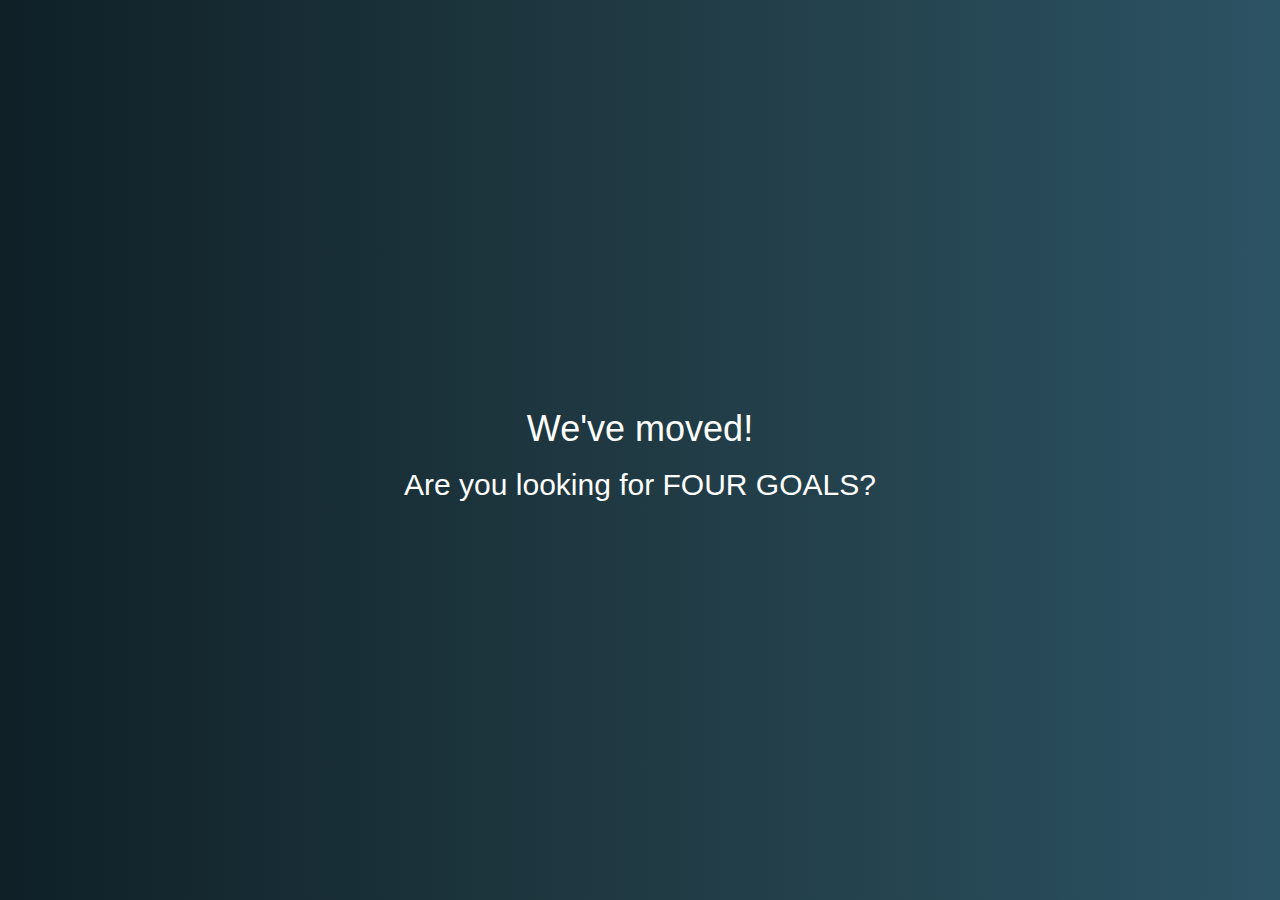
==== commit c48ad161: "Removed all of Four Goals branding from Goals G4lore and added a landing page for redirection" ====
--- a/index.html
+++ b/index.html
@@ -1,222 +1,24 @@
 <!DOCTYPE html>
 <html lang="en-GB">
-
 <head>
 	<meta charset="utf-8">
-	<!-- <meta name="description" content> -->
-	<title>Goals G4lore - New competition between friends, work colleagues and sports clubs.</title>
-
-    <link rel="icon" type="image/png" href="images/goals-g4lore-favicon.png">
-    <link rel="shortcut icon" href="images/goals-g4lore-favicon.png">
-
+	<title>We've Moved! | GOALS G4LORE</title>
+    <link rel="icon" type="image/png" href="images/4goals-favicon.png">
+    <link rel="shortcut icon" href="images/4goals-favicon.png">
  	<link rel="stylesheet" type="text/css" href="styles/plugins/bootstrap.min.css">
-
-<!-- 	<link rel="stylesheet" type="text/css" href="styles/flexbox.css"> -->
 	<link rel="stylesheet" type="text/css" href="styles/styles.css">
-
 	<meta name="viewport" content="width=device-width, initial-scale=1">
+	<meta name="robots" content="noindex">
 </head>
 
 <body>
-<!-- 	<div class="notification">
-		<div class="notificationHeader">
-			<div class="notificationHeaderTitle"><p>ATTENTION<p></div>
-			<div id="notificationClose" class="notificationHeaderClose"><p>Close<p></div>
-		</div>
-		<p class="notificationText">All professional football has been postoned because of the Coronavirus pandemic. As a result, the GOALS G4LORE competition will also be postponed until the resumption of the English Premier League.</p> 
-		<p>Please visit regulary for further announcements.</p>
-	</div> -->
-
 	<div class="heroContainer">
-			<div class="row">
-				<div class="col-xs-12">
-					<div class="header">
-						<nav class="navbar-expand-lg">
-						<a href="index.html">
-							<img class="logo" src="images/goals-galore-logo.png">
-						</a>
-						  <button class="navbar-toggler" type="button" data-toggle="collapse" data-target="#navbarSupportedContent" aria-controls="navbarSupportedContent" aria-expanded="false" aria-label="Toggle navigation">
-						    <span class="navbar-toggler-icon">		
-							</span>
-						  </button>
-						  <div class="collapse navbar-collapse" id="navbarSupportedContent">
-							<div class="headerLinks">
-								<a href="rules.html" class="headerLink" id="">Rules</a>
-								<a href="ThePOST.html" class="headerLink" id="headerLink-main">Start Game</a>
-								<a href="currentGameweek.html" class="headerLink" id="">Current Gameweek</a>
-								<a href="#" class="headerLink" id="">FAQ</a>
-								<a href="#" class="headerLink" id="aboutLink">Contact</a>
-								<li class="dropdown headerLink">
-							        <a class="nav-link dropdown-toggle" href="#" id="navbarDropdown" role="button" data-toggle="dropdown" aria-haspopup="true" aria-expanded="false">More</a>
-							    <!--     <div class="dropdown-menu" aria-labelledby="navbarDropdown">
-							          <a class="dropdown-item" href="#">Gameweek Results</a>
-							          <a class="dropdown-item" href="#">Hall of Fame</a>
-						        	</div> -->
-					      		</li>
-							</div>
-						  </div>
-						</nav>
-					</div>
-				</div>
-			</div>
-		<div class="topContainer">
-
-			<div class="row">
-				<div class="col-xs-12 col-lg-6">
-					<div class="home__content">
-					<!-- 	<span class="tagline">4 Picks.</span> <span class="tagline">4 Goals.</span> <span class="tagline">1 Jackpot.</span> -->
-
-					<span class="tagline">Welcome to<br/>
-						<span class="company">GOALS G4LORE</span>
-					</span>
-					<br/>
-					<span class="tagline">The new <br/>Premier League online sweepstake</span>
-					</div>
-				</div>
-				<div class="col-xs-12 col-lg-6">					
-					<div class="row">
-						<div class="jackpotContainer">
-							<p>Estimated Jackpot:
-								<span id="jackpot" data-bind="text: jackPotData">...</span>
-							</p>
-
-						</div>
-<!-- 						<p class="jackpotDisclaimer" >Click Start Game to begin choosing 4 players.
-						<br/> <a href="rules.html">Read our Rules</a> to find out how Goals G4lore works.</p> -->
-						<div class="col-xs-12 col-lg-6">
-							<a class="btn" href="#howToPlay">How to play</a>
-						</div>
-						<div class="col-xs-12 col-lg-6">
-							<a class="btn" id="btn__main" href="ThePOST.html">Start Game</a>
-						</div>
-					</div>
-				</div>
+		<div class="row vertical-height-100">
+			<div class="col-xs-12 col-lg-12 welcomeText">
+				<h1 class="">We've moved!</h1>
+					<h2>Are you looking for FOUR GOALS?</h2>
 			</div>
 		</div>
-		</div>
-		<div class="container">
-		<div class="row">
-			<div class="howItWorksContainer">
-			<h2 id="howToPlay" class="columnHeading">How to play</h2>
-				<div class="col-lg-4 col-xs-12">
-					<h3 class="howItWorksSecondaryHeading">Step One</h3>
-					<div class="card">
-						<img class="card-img-top" src="images/select-player-logo.png" id="selectPlayerLogo" alt="Card image cap">
-						<div class="card-body">
-							<h5 class="card-title">Select 4 players!</h5>
-							<p class="card-text">Select Start Game and start choosing up to 4 players. Each entry is £2.00 a go.</p>
-							<p>Be sure to check over the <a href="rules.html">rules list</a> and to read our full <a href="rules.html#tsAndCs">terms and conditions.</a></p>
-							<a class="btn" id="btn__main" href="ThePOST.html">Choose Players</a>
-							
-						</div>
-
-					</div>
-					
-				</div>
-				<div class="col-lg-4 col-xs-12">
-					<h3 class="howItWorksSecondaryHeading">Step Two</h3>
-					<div class="card">
-						<img class="card-img-top" src="images/enjoy-game-logo.png" id="enjoyGameLogo" alt="Card image cap">
-						<div class="card-body">
-							<h5 class="card-title">Enjoy the game</h5>
-							<p class="card-text">Receive an email confirmation of your entry and your picks and wait for the game to start!</p>
-							<p class="card-text">Watch the game unfold or visit our homepage to view live leaderboard to see if you are winning against others! <br/>(Don't worry, only your name and picks will be revealed).</p>
-						</div>
-					</div>
-					
-				</div>
-				<div class="col-lg-4 col-xs-12">
-					<h3 class="howItWorksSecondaryHeading">Step Three</h3>
-					<div class="card">
-						<img class="card-img-top" src="images/jackpot-logo.png"  id="jackpotLogo" alt="Card image cap">
-						<div class="card-body">
-							<h5 class="card-title">Jackpot!</h5>
-							<p>If you are a lucky winner you will win the jackpot mentioned on our website! If there are multiple winners the jackpot will be shared amongst winners.</p>
-							<p>5% of proceeds goes to Prostate Cancer UK.</p>
-						</div>
-						
-					</div>
-					
-				</div>
-			</div>
-		</div>
-		</div> <!-- end of container -->
-		<div class="row">
-			<div class="col-lg-12 col-xs-12">
-				<div class="countdownContainer">	
-					<p>Time remaining to select players:</p>
-					<p id="countdownTimer"></p>
-				</div>
-			</div>
-		</div>
-
-		<div class="row">
-			<div class="container">
-				<h2 class="columnHeading">Giving Back</h2>
-				<div class="col-lg-6 col-xs-12">
-					<a href="https://prostatecanceruk.org" target="_blank"><img class="prostateCancerUKLogo" src="images/pcuk_supporting_black.png"></a>
-				</div>
-				<div class="col-lg-6 col-xs-12">
-					<div class="">	
-						<p>We here at GOALS G4LORE want to give back to the community. </br>
-						1 in 8 men in the UK will be a affected by prostate cancer at some point in their lives. As a gesture of our support, 5% of our proceeds will be donated to Prostate Cancer UK. 
-						<br/><br/>Prostate Cancer UK is a registered charity in England and Wales (1005541) and in Scotland (SC039332). Registered company 02653887.</p>
-					</div>
-				</div>
-		</div>
-		</div>
-
-		
-		<!-- 	<div class="row" style="background: #dbd5db;">
-				<div class="container">
-				<div class="col-lg-4 col-xs-12">
-					<div class="">	
-						<p>Time remaining to select players:</p>
-					</div>
-				</div>
-				<div class="col-lg-4 col-xs-12">
-					<div class="">	
-						<p id="countdownTimer">00:00</p>
-					</div>
-				</div>
-				<div class="col-lg-4 col-xs-12">
-						<span id="fblogo"></span>
-						<span id="twitterLogo"></span>
-						<span id="linkedInLogo"></span>
-				</div>
-			</div>
-		</div> -->
-
-			
-		</div>
-
-		<footer class="footer">
-			<div class="row">
-				<div class="container">
-				<div class="col-xs-4">
-					<p style="display: inline-block; padding: 2rem;">&copy; Goals G4lore 2020</p>
-				</div>
-				<div class="col-xs-4">
-					<div class="footerLinks">
-						<a href="rules.html#tsAndCs" style="display: inline-block; padding: 2rem;">Terms and Conditions</a>
-					</div>
-				</div>
-				<div class="col-xs-4">
-					<p style="float: right; padding: 2rem;">Lorem Ipsum</p>
-				</div>
-			</div>
-			</div>
-		</footer>
-
-<script src="js/plugins/jquery.js"></script>
-<script type="text/javascript" src="js/plugins/knockout.js"></script>
-<script src="js/plugins/bootstrap.min.js"></script>
-<script src="js/plugins/tabletop.min.js"></script>
-
-<script src="js/RetrieveData.js"></script>
-<script src="js/main.js"></script>
-<script src="js/Jackpot.js"></script>
-<script src="js/FixtureData.js"></script>
-
+	</div>
 </body>
 </html>
--- a/styles/styles.css
+++ b/styles/styles.css
@@ -1,541 +1,34 @@
 html, body {
-	color: #333;
   	font-family: 'Arial', sans-serif;
   	margin: 0;
   	overflow-x: hidden;
 }
 
-hr {
-	margin-top: 1rem;
-    margin-bottom: 1rem;
-    border: 0;
-    border-top: 1px solid rgba(0,0,0,0.1);
-    box-sizing: content-box;
-    height: 0;
-    overflow: visible;
-}
-
-.header {
-    background: #44BB88;
-    color: #ffffff;
-    display: inline-block;
-    position: fixed;
-    width: 100%;
-    z-index: 1;
-}
-
-.container__base {
-	/*background: #000000;*/
-}
-
 .heroContainer {
-	background: url(../images/football-field.jpg) no-repeat center center fixed;
+	background-image: linear-gradient(to right, #0f2027, #203a43, #2c5364);
 	width: 100%;
 	min-height: 100vh;
 	color: white;
-	-webkit-background-size: cover;
-	-moz-background-size: cover;
-	-o-background-size: cover;
-	background-size: cover;
 }
 
-.container__content,
-.topContainer {
-	margin: 0 auto;
-	max-width: 1080px;
-	margin-top: 74px;
-}
-
-.topContainer {
-	min-height: 100%;
-    min-height: 100vh;
-    display: flex;
+.vertical-height-100 {
+	min-height: 100vh;
+	display: flex;
     align-items: center;
 }
 
-.notification {
-	background: #000000;
-	color: #ff0000;
-	position: absolute;
-	top: 0;
-	text-align: center;
-	width: 100%;
+.topContent {
+	min-height: 350px;
+	margin-top: 5rem;
 }
 
-.notificationHeader {
-	display: inline-block;
-}
 
-.notificationHeader .notificationHeaderClose {
-	position: absolute;
-	cursor: pointer;
-    right: 0;
-    top: 0;
-    padding-right: 2rem;
-    text-decoration: underline;;
-}
-
-.notificationText {
-	margin: 0;
-}
-
-.headerLink {
-	color: white;
-    text-decoration: none;
-    display: inline-block;
-    font-size: 1.75rem;
-    margin: 1.85rem 6rem 1.25rem 0rem;
-}
-
-#headerLink-main {
-	background: #fcab10;
-	border-radius: 3px;
-	color: #ffffff;
-	padding: 0.5rem;
-	text-align: center;
-	width: 125px;
-}
-
-#headerLink-main:hover {
-	border-bottom: 0;
-}
-
-.headerLink.active {
-	border-bottom: 2px solid #ffffff;
-}
-
-.headerLink:hover {
-	border-bottom: 2px solid #ffffff;
-    color: white;
-    text-decoration: none;
-}
-
-.nav-link,
-.nav-link:hover,
-.nav-link:focus {
-	color: #ffffff;
-}
-
-.nav-link:hover,
-.nav-link:focus  {
-	text-decoration: none;
-}
-
-.dropdown-menu {
-	right: 0;
-	left: initial;
-}
-
-.headerLink .dropdown-menu {
-	background: #44BB88;
-	padding: 1rem;
-}
-
-.headerLink .dropdown-item {
-	color: #ffffff;
-	display: inline-block;
-	padding-top: 1rem;
-	padding-bottom: 1rem;
-}
-
-.logo {
-	float: left;
-	width: 350px;
-    margin-left: 8rem;
-}
-
-.headerLinks {
-	float: right;
-}
-
-.home__content {
-}
-
-.home__content .company {
-	background: #44BB88;
-	color: #ffffff;
-	font-weight: bold;
-}
-
-.home__content h1 {
-	margin-bottom: 0;
-    margin-top: 10rem;
-    font-size: 7.7rem;
-    margin-left: 3rem;
-    margin-right: 3rem;
-    font-weight: bold;
-}
-
-.home__content p {
-	margin: 0;
-	padding: 0;
-}
-
-.container__about h2 {
-	font-size: 1.25rem;
-}
-
-.container__about p {
-	margin: 0;
-}
-
-.container__text {
-	background: #ffffff;
-	padding: 1rem 2rem 1rem 2rem;
-	margin: 2rem 0 0 0;
-}
-
-.cta-button {
-	background: #ffffff;
-    text-decoration: none;
-    color: #000000;
-    border: 1px solid white;
-    padding: 1.25rem;
-    display: block;
-    width: 250px;
-    text-align: center;
-    font-size: 1.5rem;
-    margin: 0 auto;
-    margin-top: 2rem;
-    margin-bottom: 2rem;
-    border-radius: 10px;
-}
-
-.container__button:hover {
-	background: white;
-	color: #434343;
-  	transition: 0.5s;
-}
-
-.about__content {
-	display: none;
-}
-
-.box {
-	padding: 1rem;
-}
-
-.box h3 {
+.welcomeText {
+	font-size: 8rem;
 	text-align: center;
 }
 
 .tagline {
-	display: block;
-	font-size: 5rem;
-	text-align: left;
-}
-
-#btn__main {
-	background: #fcab10;
-    color: #ffffff;
-}
-
-#btn__main--info {
-	background: #2b9eb3;
-	color: #ffffff;
-}
-
-#btn__main--info:hover {
-	background: #12859A;
-}
-
-#btn__secondary {
-
-}
-
-
-#btn__main:hover,
-#headerLink-main:hover  {
-	background: #E39200;
-}
-	
-
-.btn {
-    background: #ffffff;
-    padding: 1rem;
-    padding-left: 0.5rem;
-    color: black;
-    text-align: center;
-    margin: 0 auto;
-    display: block;
-    margin-left: 1.25rem;
-    margin-right: 1.25rem;
-    border-radius: 10px;
-    text-decoration: none;
-    padding-right: 0.5rem;
-    margin-top: 2rem;
-    font-size: 2.5rem;
-    font-weight: bold;
-}
-
-.navbar-toggler {
-	background: none;
-	border: 0;
-	float: right;
-	margin-top: 1.5rem;
-}
-
-.navbar-toggler-icon {
-	background-image: url(../images/hamburger.png);
-    height: 20px;
-    width: 25px;
-    display: inline-block;
-    background-repeat: no-repeat;
-    background-size: 25px 20px;
-}
-
-.howItWorksContainer {
-
-}
-
-.howItWorksContainer #btn__main {
 	font-size: 2rem;
-    margin: 0 auto;
-    float: none;
-    width: 100%;
-    display: block;
-    margin-top: 5rem;
-}
-
-.howItWorksSecondaryHeading {
 	text-align: center;
-    color: #fcab10;
-    font-size: 3rem;
-}
-
-.columnHeading {
-	display: block;
-	text-align: center;
-	width: 100%;
-}
-
-.columnHeading::after {
-	content: "";
-    border-bottom: 5px solid #fcab10;
-    width: 450px;
-    display: block;
-    height: 20px;
-    margin: 0 auto;
-}
-
-.card {
-	border: 0;
-	padding: 3rem;
-}
-
-.card-body {
-	min-height: 220px;
-}
-
-.card-title {
-	font-size: 2.5rem;
-	text-align: center;
-}
-
-.card-img-top {
-	width: 80px;
-    margin: 0 auto;
-    display: block;
-}
-
-#selectPlayerLogo {
-	width: 80px;
-}
-
-#enjoyGameLogo {
-	width: 115px;
-}
-
-#jackpotLogo {
-	width: 138px;
-}
-
-.countdownContainer {
-	background: #44BB88;
-	color: #ffffff;
-	padding: 1rem 0;
-}
-
-.countdownContainer p {
-	font-size: 6rem;
-	font-weight: bold;
-	text-transform: uppercase;
-	text-align: center;
-
-}
-
-.container__text h1,
-.container__terms__heading {
-	font-size: 5rem;
-	text-align: center;
-	font-weight: bold;
-}
-
-.container__rules {
-	padding: 1rem;
-	margin: 3.5rem 0;
-}
-
-.container__rules h3 {
-	position: relative;
-    display: inline-block;
-    font-weight: bold;
-}
-
-.container__rules h3::after {
-	content: "";
-    border-bottom: 3px solid #fcab10;
-    display: block;
-    height: 17px;
-}
-
-.container__rules li {
-	font-size: 1.75rem;
-    line-height: 3.5rem;
-}
-
-.container__terms__heading {
-	display: block;
-}
-
-.container__text--thank-you {
-        text-align: center;
-    margin-top: 150px;
-    margin-bottom: 100px;
-}
-.container__text--thank-you p {
-	font-size: 2rem;
-}
-
-.container__text--thank-you h2 {
-	font-size: 10rem;
-	font-weight: bold;
-	text-transform: uppercase;
-}
-
-.footer {
-	background-color: #000000;
-	color: #808080;
-}
-
-.footerLinks {
-	text-align: center;
-}
-
-.footerLinks a {
-	color: #808080;
-	text-decoration: none;
-}
-
-.footerLinks a:hover {
-	text-decoration: underline;
-}
-
-.footer p {
-	margin: 0;
-}
-
-.jackpotContainer {
-	margin: 0 auto;
-	text-align: center;
-	font-size: 3rem;
-}
-
-#jackpot {
-	display: block;
-    font-size: 8rem;
-    font-weight: bold;
-}
-
-.jackpotDisclaimer a {
-	color: #ffffff;
-	text-decoration: underline;
-}
-
-.prostateCancerUKLogo {
-	width: 350px;
-}
-
-/* social media logos */
-
-
-@media screen and (max-width: 900px) {
-
-	.headerLinks {
-    	float: none;
-	}
-}
-
-
-@media screen and (min-width: 768px) {
-
-	.navbar-expand-lg .navbar-toggler {
-    	display: none;
-	}
-
-}
-
-/* elements below 768 */
-@media screen and (max-width: 768px) {
-
-	#btn__main {
-		margin: 2rem 0;
-	}
-
-	.btn {
-		float: none;
-		margin: 0 auto;
-		width: 100%;
-	}
-
-	.logo {
-		margin-left: 0;
-		width: 250px;
-	}
-
-	.navbar-collapse {
-		clear: both;
-	}
-
-	.headerLink {
-		display: block;
-	}
-
-	.columnHeading::after {
-		width: 250px;
-	}
-
-	.tagline {
-		display: block;
-	    font-size: 4rem;
-	    text-align: center;
-	}
-
-	.jackpotContainer {
-		margin-top: 5rem;
-	}
-
-	.jackpotDisclaimer {
-		text-align: center;
-	}
-
-	.howItWorksSecondaryHeading {
-		margin: 0;
-	}
-
-	.card-body {
-		min-height: 150px;
-	}
-
-	.countdownContainer {
-		min-height: 0;
-	}
-
-	.countdownContainer p {
-		font-size: 2rem;
-	}
-
-	.howItWorksContainer #btn__main {
-		margin: 0;
-	}
 }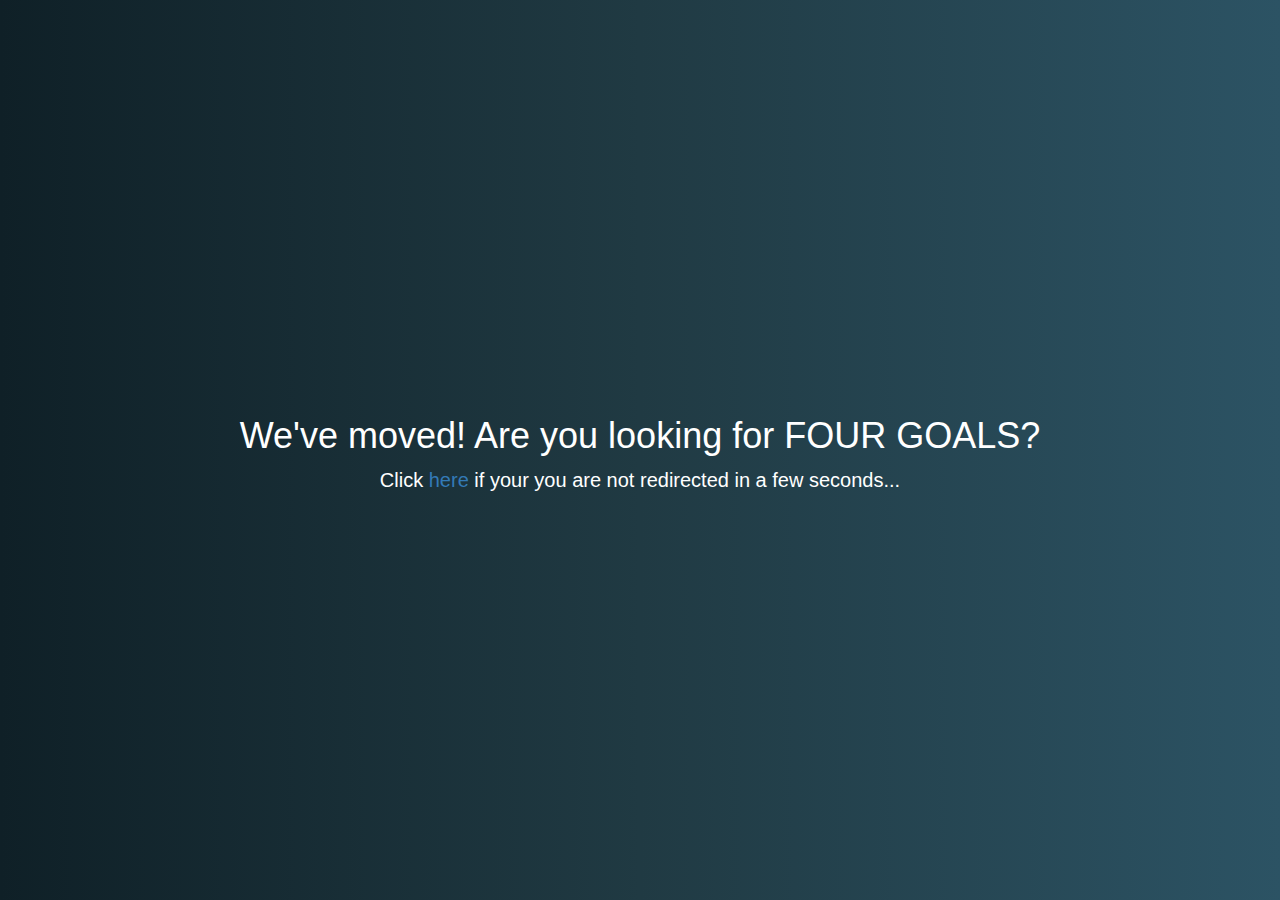
==== commit 70f984c5: "Added JS to redirect after 5 seconds" ====
--- a/index.html
+++ b/index.html
@@ -3,8 +3,8 @@
 <head>
 	<meta charset="utf-8">
 	<title>We've Moved! | GOALS G4LORE</title>
-    <link rel="icon" type="image/png" href="images/4goals-favicon.png">
-    <link rel="shortcut icon" href="images/4goals-favicon.png">
+    <link rel="icon" type="image/png" href="images/goals-g4lore-favicon.png">
+    <link rel="shortcut icon" href="images/goals-g4lore-favicon.png">
  	<link rel="stylesheet" type="text/css" href="styles/plugins/bootstrap.min.css">
 	<link rel="stylesheet" type="text/css" href="styles/styles.css">
 	<meta name="viewport" content="width=device-width, initial-scale=1">
@@ -15,10 +15,19 @@
 	<div class="heroContainer">
 		<div class="row vertical-height-100">
 			<div class="col-xs-12 col-lg-12 welcomeText">
-				<h1 class="">We've moved!</h1>
-					<h2>Are you looking for FOUR GOALS?</h2>
+				<h1>We've moved! Are you looking for FOUR GOALS?</h1>
+					<p class="redirectionMsg">Click <a href="https://www.fourgoals.co.uk">here</a> if your you are not redirected in a few seconds...</p>
 			</div>
 		</div>
 	</div>
 </body>
+<script>    
+// Your application has indicated there's an error
+    window.setTimeout(function(){
+
+        // Move to a new location or you can do something else
+        window.location.href = "https://www.fourgoals.co.uk";
+
+    }, 5000);
+</script>
 </html>
--- a/styles/styles.css
+++ b/styles/styles.css
@@ -28,7 +28,7 @@
 	text-align: center;
 }
 
-.tagline {
+.redirectionMsg {
 	font-size: 2rem;
 	text-align: center;
 }